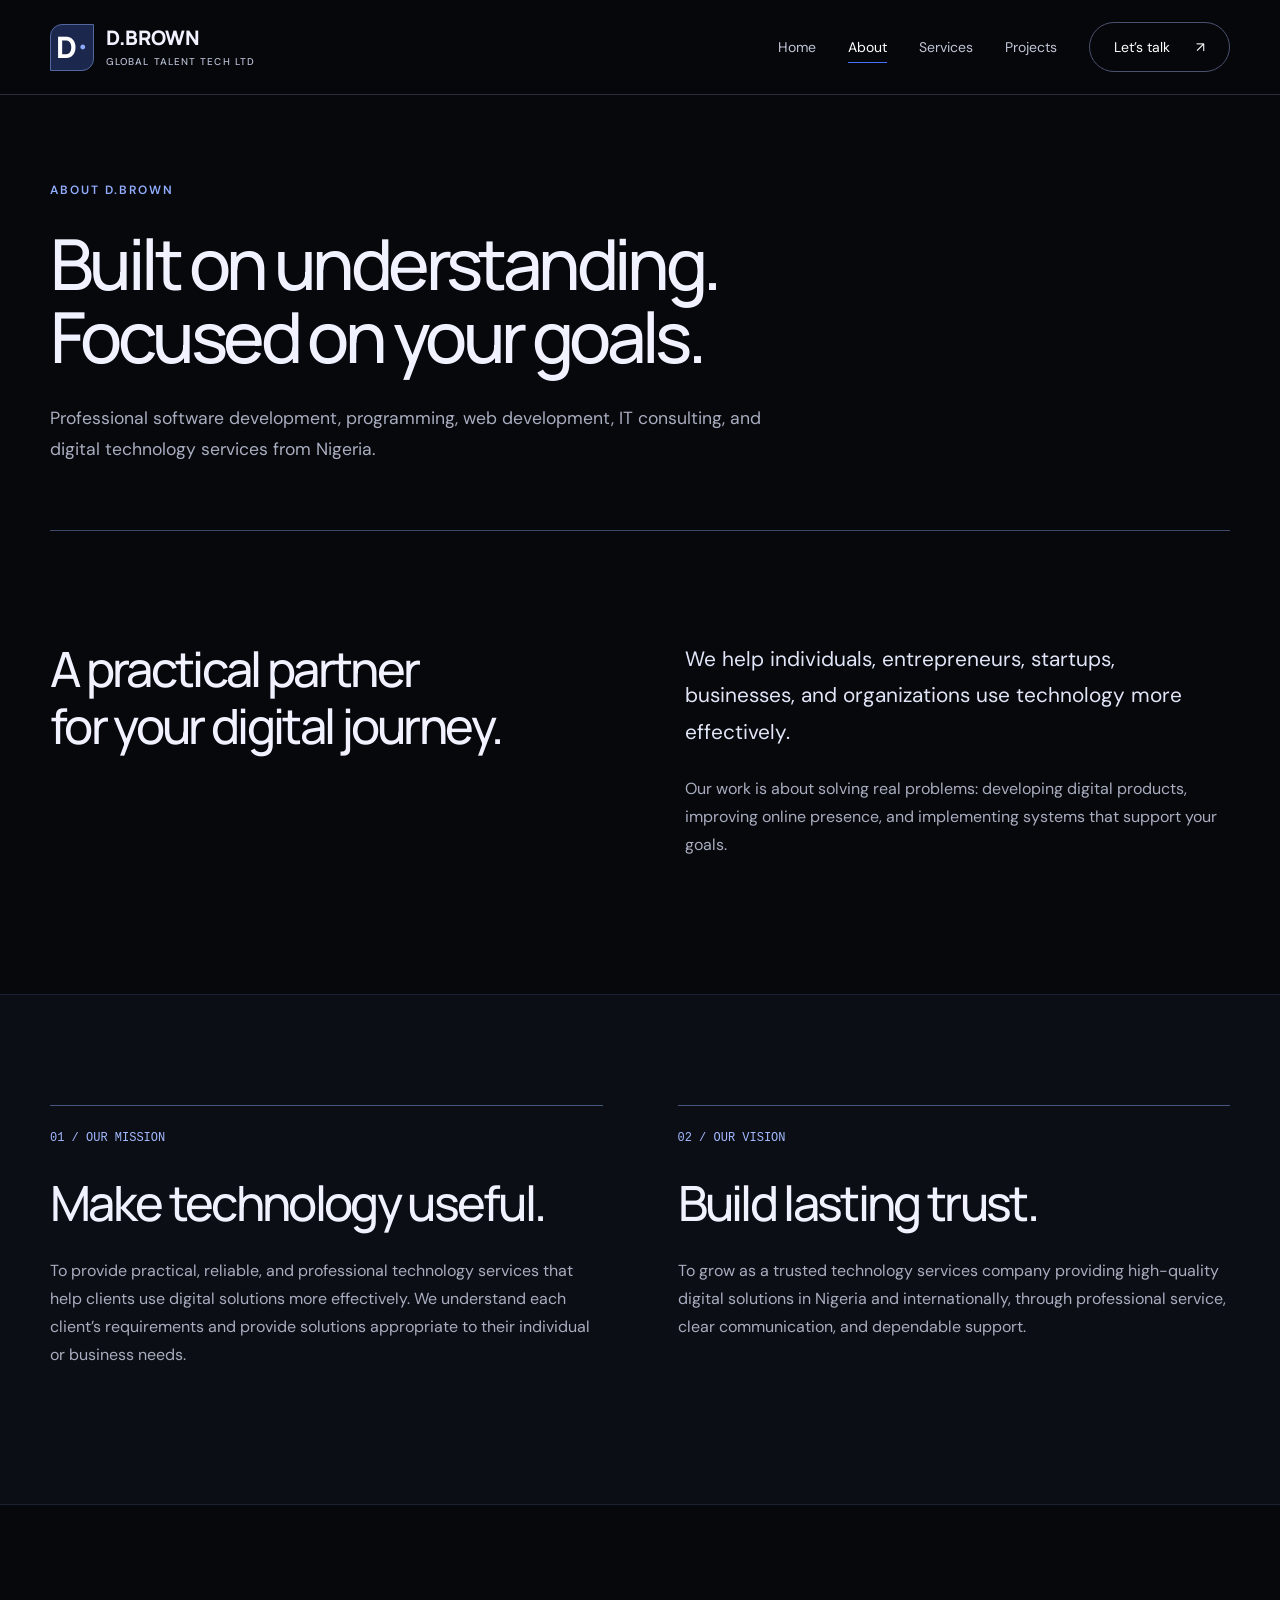
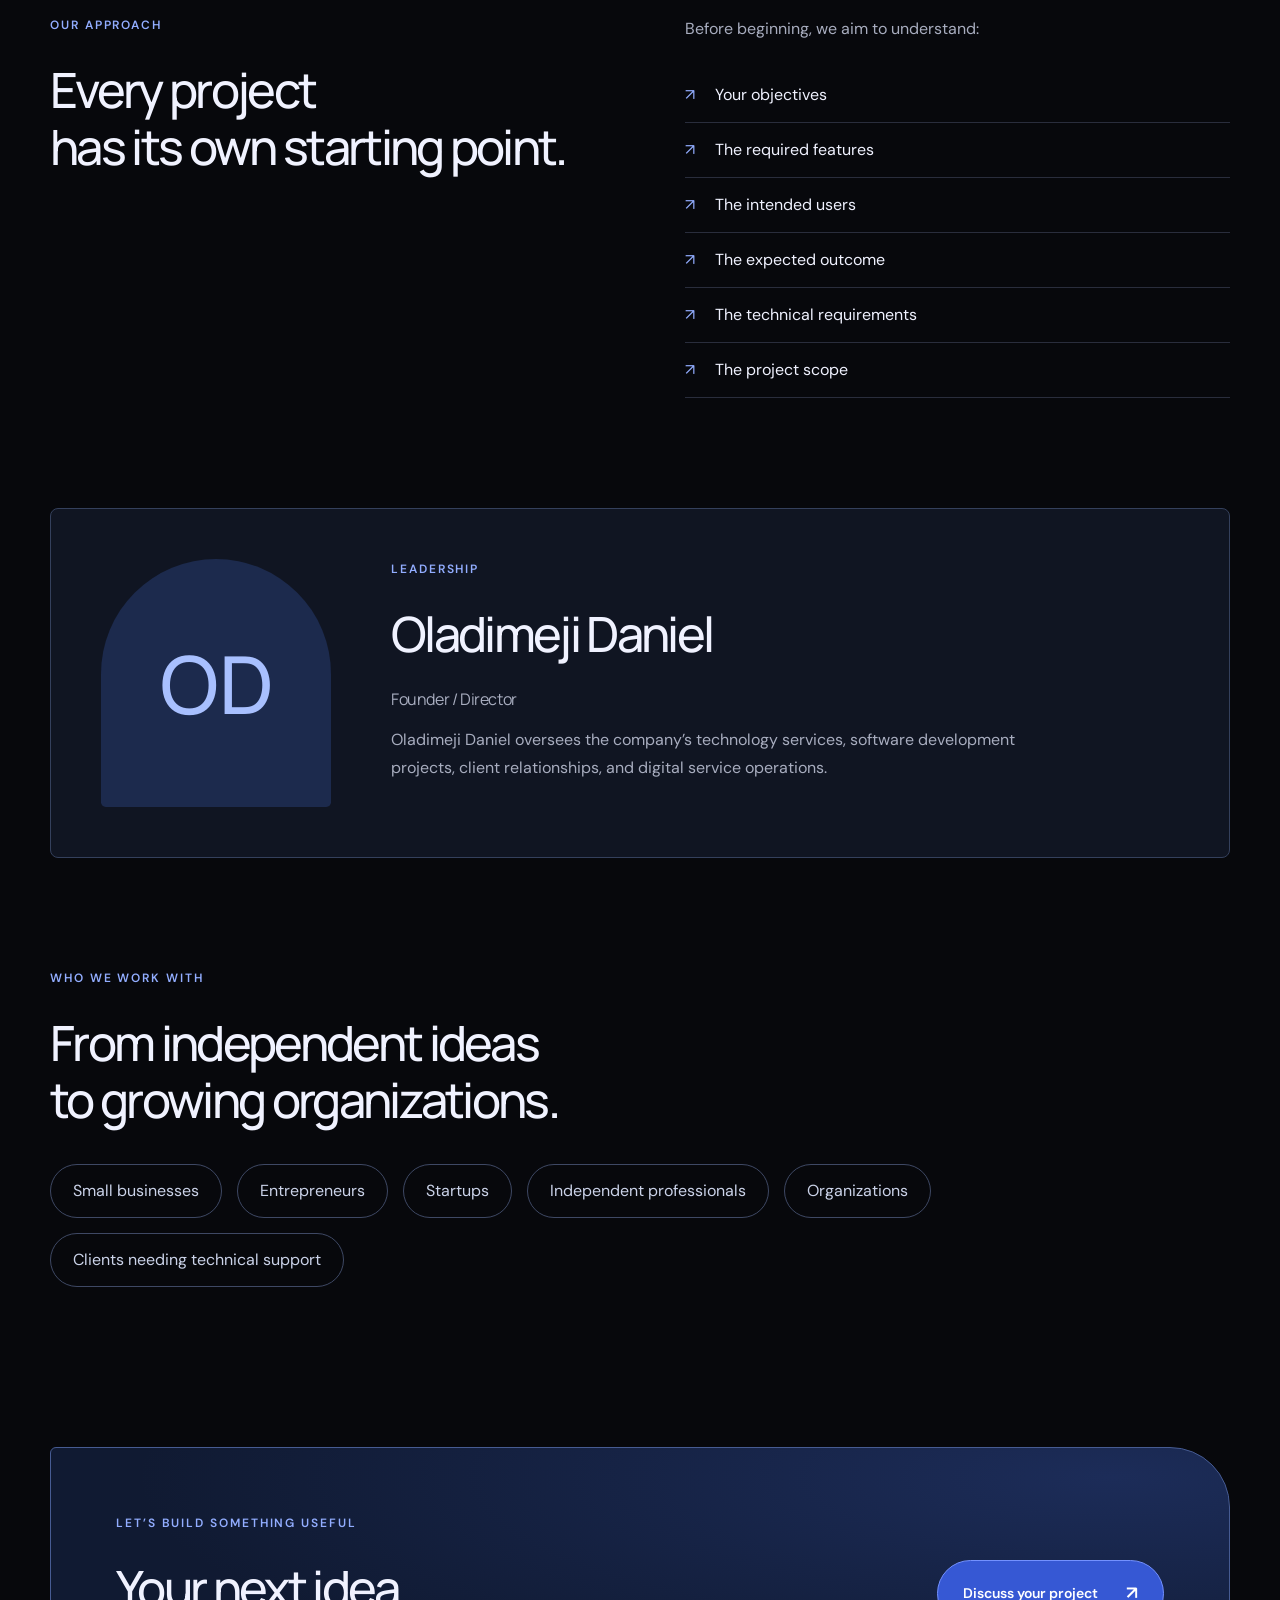
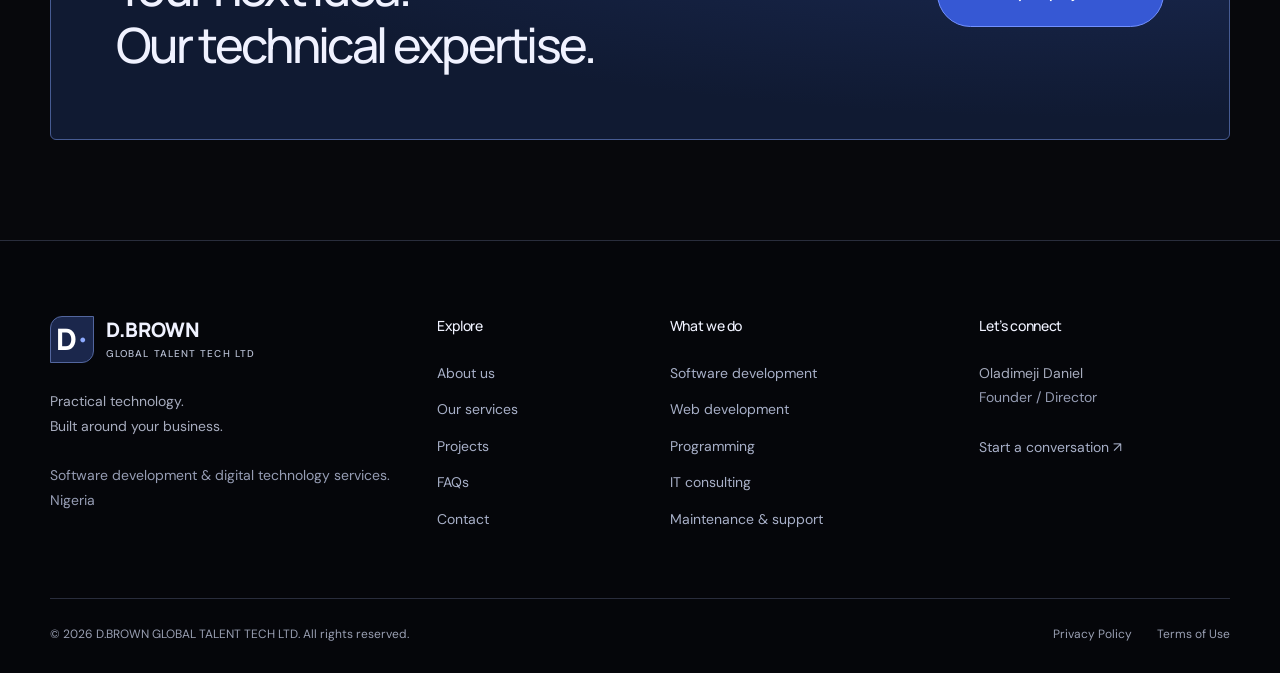
==== about.html @ a9516e07 "Add files via upload" ====
<!doctype html>
<html lang="en">
  <head>
    <meta charset="UTF-8">
    <meta name="viewport" content="width=device-width, initial-scale=1">
    <title>
      About Us | D.BROWN GLOBAL TALENT TECH LTD
    </title>
    <meta name="description" content="D.BROWN GLOBAL TALENT TECH LTD provides professional software development, programming, web development, IT consulting, technical support, and digital technology services in Nigeria and internationally.">
    <link rel="icon" type="image/svg+xml" href="data:image/svg+xml,%3Csvg xmlns='http://www.w3.org/2000/svg' viewBox='0 0 40 40'%3E%3Crect width='40' height='40' rx='10' fill='%231b274c'/%3E%3Ctext x='8' y='29' font-size='28' font-family='Arial' font-weight='bold' fill='%23a8c0ff'%3ED%3C/text%3E%3C/svg%3E">
    <link rel="stylesheet" href="style.css">
    <script src="app.js" defer>
    </script>
  </head>
  <body>
    <a class="skip" href="#main">
      Skip to content
    </a>
    <header>
      <div class="wrap header-inner">
        <a href="index.html" class="brand" aria-label="D.Brown home">
          <span class="brand-mark">
            D
            <span>
              •
            </span>
          </span>
          <span>
            D.BROWN
            <small>
              GLOBAL TALENT TECH LTD
            </small>
          </span>
        </a>
        <button class="menu-toggle" aria-expanded="false" aria-controls="nav">
          Menu
          <span>
            ☰
          </span>
        </button>
        <nav id="nav" aria-label="Main navigation">
          <a href="index.html" >
            Home
          </a>
          <a href="about.html" aria-current="page">
            About
          </a>
          <a href="services.html" >
            Services
          </a>
          <a href="projects.html" >
            Projects
          </a>
          <a class="nav-cta" href="contact.html">
            Let’s talk
            <span>
              ↗
            </span>
          </a>
        </nav>
      </div>
    </header>
    <main id="main">
      <section class="page-intro wrap">
        <span class="eyebrow">
          ABOUT D.BROWN
        </span>
        <h1>
          Built on understanding.
          <br>
          Focused on your goals.
        </h1>
        <p>
          Professional software development, programming, web development, IT consulting, and digital technology services from Nigeria.
        </p>
      </section>
      <section class="wrap section split">
        <h2>
          A practical partner
          <br>
          for your digital journey.
        </h2>
        <div>
          <p class="lead">
            We help individuals, entrepreneurs, startups, businesses, and organizations use technology more effectively.
          </p>
          <p>
            Our work is about solving real problems: developing digital products, improving online presence, and implementing systems that support your goals.
          </p>
        </div>
      </section>
      <section class="pale section">
        <div class="wrap values two">
          <article>
            <span>
              01 / OUR MISSION
            </span>
            <h2>
              Make technology useful.
            </h2>
            <p>
              To provide practical, reliable, and professional technology services that help clients use digital solutions more effectively. We understand each client’s requirements and provide solutions appropriate to their individual or business needs.
            </p>
          </article>
          <article>
            <span>
              02 / OUR VISION
            </span>
            <h2>
              Build lasting trust.
            </h2>
            <p>
              To grow as a trusted technology services company providing high-quality digital solutions in Nigeria and internationally, through professional service, clear communication, and dependable support.
            </p>
          </article>
        </div>
      </section>
      <section class="wrap section split">
        <div>
          <span class="eyebrow">
            OUR APPROACH
          </span>
          <h2>
            Every project
            <br>
            has its own starting point.
          </h2>
        </div>
        <div>
          <p>
            Before beginning, we aim to understand:
          </p>
          <ul class="checklist">
            <li>
              Your objectives
            </li>
            <li>
              The required features
            </li>
            <li>
              The intended users
            </li>
            <li>
              The expected outcome
            </li>
            <li>
              The technical requirements
            </li>
            <li>
              The project scope
            </li>
          </ul>
        </div>
      </section>
      <section class="wrap leadership">
        <div class="monogram">
          OD
        </div>
        <div>
          <span class="eyebrow">
            LEADERSHIP
          </span>
          <h2>
            Oladimeji Daniel
          </h2>
          <h3>
            Founder / Director
          </h3>
          <p>
            Oladimeji Daniel oversees the company’s technology services, software development projects, client relationships, and digital service operations.
          </p>
        </div>
      </section>
      <section class="wrap section">
        <span class="eyebrow">
          WHO WE WORK WITH
        </span>
        <h2>
          From independent ideas
          <br>
          to growing organizations.
        </h2>
        <div class="tags">
          <span>
            Small businesses
          </span>
          <span>
            Entrepreneurs
          </span>
          <span>
            Startups
          </span>
          <span>
            Independent professionals
          </span>
          <span>
            Organizations
          </span>
          <span>
            Clients needing technical support
          </span>
        </div>
      </section>
      <section class="cta wrap">
        <div>
          <span class="eyebrow">
            LET’S BUILD SOMETHING USEFUL
          </span>
          <h2>
            Your next idea.
            <br>
            Our technical expertise.
          </h2>
        </div>
        <a class="button dark" href="contact.html">
          Discuss your project
          <span>
            ↗
          </span>
        </a>
      </section>
    </main>
    <footer>
      <div class="wrap footer-grid">
        <div>
          <a class="brand" href="index.html">
            <span class="brand-mark">
              D
              <span>
                •
              </span>
            </span>
            <span>
              D.BROWN
              <small>
                GLOBAL TALENT TECH LTD
              </small>
            </span>
          </a>
          <p>
            Practical technology.
            <br>
            Built around your business.
          </p>
          <p class="muted">
            Software development
            &
            digital technology services.
            <br>
            Nigeria
          </p>
        </div>
        <div>
          <h3>
            Explore
          </h3>
          <a href="about.html">
            About us
          </a>
          <a href="services.html">
            Our services
          </a>
          <a href="projects.html">
            Projects
          </a>
          <a href="faq.html">
            FAQs
          </a>
          <a href="contact.html">
            Contact
          </a>
        </div>
        <div>
          <h3>
            What we do
          </h3>
          <a href="services.html#service-0">
            Software development
          </a>
          <a href="services.html#service-1">
            Web development
          </a>
          <a href="services.html#service-2">
            Programming
          </a>
          <a href="services.html#service-3">
            IT consulting
          </a>
          <a href="services.html#service-4">
            Maintenance
            &
            support
          </a>
        </div>
        <div>
          <h3>
            Let’s connect
          </h3>
          <p>
            Oladimeji Daniel
            <br>
            <span class="muted">
              Founder / Director
            </span>
          </p>
          <a href="contact.html">
            Start a conversation ↗
          </a>
        </div>
      </div>
      <div class="wrap footer-bottom">
        <span>
          © 2026 D.BROWN GLOBAL TALENT TECH LTD. All rights reserved.
        </span>
        <div>
          <a href="privacy.html">
            Privacy Policy
          </a>
          <a href="terms.html">
            Terms of Use
          </a>
        </div>
      </div>
    </footer>
  </body>
</html>
---- style.css ----
/* D.BROWN — Midnight / Electric. Standalone, editable stylesheet. */
@import url('https://fonts.googleapis.com/css2?family=DM+Sans:wght@400;500;600;700&family=Manrope:wght@400;500;600;700;800&display=swap');
:root {
  color-scheme: dark;
  --bg: #07080c;
  --surface: #101219;
  --ink: #f0f2ff;
  --muted: #a8adbf;
  --line: #292d3c;
  --blue: #4870ff;
  --accent: #92adff;
  --pale: #0c0e15;
}
* { box-sizing: border-box; }
html { scroll-behavior: smooth; scroll-padding-top: 110px; }
body { margin: 0; background: var(--bg); color: var(--ink); font: 16px/1.75 'DM Sans', Arial, sans-serif; }
::selection { background: #4865c9; color: #fff; }
h1, h2, h3, .brand { font-family: Manrope, Arial, sans-serif; }
h1, h2, h3, p { margin-top: 0; }
h1 { font-size: clamp(3.2rem, 6.5vw, 6.3rem); line-height: 1.04; letter-spacing: -.065em; font-weight: 500; margin-bottom: 30px; }
h2 { font-size: clamp(2rem, 3.8vw, 3.65rem); line-height: 1.17; letter-spacing: -.055em; font-weight: 500; margin-bottom: 25px; }
h3 { font-size: 1.3rem; line-height: 1.4; letter-spacing: -.025em; }
p { color: var(--muted); margin-bottom: 25px; }
a { color: inherit; text-decoration: none; }
button, input, select, textarea { font: inherit; }
button, a, summary { -webkit-tap-highlight-color: transparent; touch-action: manipulation; }
a:focus-visible, button:focus-visible, summary:focus-visible { outline: 2px solid var(--accent); outline-offset: 6px; }
.wrap { width: min(1320px, calc(100% - 100px)); margin-inline: auto; }
.section { padding-block: 110px; }
.eyebrow { display: block; color: var(--accent); font-size: .75rem; letter-spacing: .16em; font-weight: 600; margin-bottom: 26px; }
em { font-style: normal; color: var(--accent); }
header { position: sticky; top: 0; z-index: 50; background: #07080ce8; backdrop-filter: blur(20px); border-bottom: 1px solid var(--line); }
.header-inner { height: 94px; display: flex; justify-content: space-between; align-items: center; gap: 25px; }
.brand { display: inline-flex; align-items: center; gap: 12px; font-size: 1.25rem; font-weight: 800; line-height: 1.1; }
.brand small { display: block; font-family: 'DM Sans', Arial, sans-serif; font-size: .62rem; letter-spacing: .11em; margin-top: 8px; font-weight: 500; color: #b7bed2; }
.brand-mark { display: flex; justify-content: center; align-items: center; width: 44px; height: 47px; border: 1px solid #53669e; border-radius: 12px 0 12px 0; font-size: 1.85rem; color: #fff; background: #1b274c; }
.brand-mark span { color: #8eabff; font-size: 1rem; }
nav { display: flex; align-items: center; gap: 32px; }
nav a { font-size: .875rem; color: #c0c5d6; transition: color .2s; }
nav a:hover, nav a[aria-current] { color: white; }
nav a[aria-current] { text-decoration: underline; text-decoration-color: var(--blue); text-underline-offset: 10px; }
.nav-cta { border: 1px solid #4a5270; border-radius: 100px; padding: 12px 24px; color: white; }
.nav-cta:hover { background: #1b2341; }
.nav-cta span { margin-left: 22px; }
.menu-toggle { display: none; }
.hero { position: relative; padding: 94px 0 55px; overflow: hidden; background: radial-gradient(ellipse at 85% 35%, #192d623f, transparent 53%), var(--bg); }
.hero-grid { display: grid; grid-template-columns: 1.17fr 1fr; gap: 70px; align-items: center; }
.hero h1 em { display: block; background: linear-gradient(105deg, #adc6ff, #6588ff 65%, #b498ff); background-clip: text; color: transparent; padding-bottom: .1em; }
.hero-copy > p { max-width: 510px; font-size: 1.05rem; }
.actions { display: flex; flex-wrap: wrap; gap: 13px; margin-top: 32px; }
.button { display: inline-flex; justify-content: space-between; align-items: center; gap: 28px; border: 1px solid transparent; border-radius: 100px; padding: 16px 25px; font-size: .875rem; font-weight: 600; cursor: pointer; transition: transform .25s, background .25s, box-shadow .25s; }
.button:hover { transform: translateY(-3px); }
.button span { font-size: 1.15rem; }
.lime, .dark { color: #fff; background: #3658d4; border-color: #7391ff; }
.lime:hover, .dark:hover { background: #4367e8; box-shadow: 0 8px 35px #3359ee35; }
.outline { border-color: #444d69; color: #e9eeff; background: #101522; }
.outline:hover { background: #1c253c; }
.hero-foot { display: flex; justify-content: space-between; gap: 20px; margin-top: 45px; padding-top: 22px; border-top: 1px solid var(--line); font-size: .75rem; letter-spacing: .08em; color: #999fb4; }
/* A circular process diagram, animated with lightweight CSS geometry. */
.tech-panel { position: relative; min-width: 0; padding: 22px; border: 1px solid #333e60; border-radius: 180px 180px 20px 20px; background: linear-gradient(145deg, #17224088, #0b0e19); }
.panel-top, .panel-bottom { display: flex; justify-content: space-between; gap: 14px; color: #9baad1; font: 12px/1.6 monospace; }
.panel-top { justify-content: center; text-align: center; padding: 35px 12px 0; }
.panel-top > span:last-child { display: none; }
.orbit-stage { height: 245px; position: relative; display: grid; place-items: center; margin: 4px 0; }
.orbit-core { width: 118px; height: 118px; border-radius: 50%; background: radial-gradient(circle at 30% 25%, #778dd5, #2b3c76 45%, #111931 80%); box-shadow: inset 0 0 22px #879bf838, 0 0 80px #4568ec26; display: grid; place-items: center; border: 1px solid #778cd0; }
.orbit-core strong { font: 500 2.9rem Manrope, sans-serif; letter-spacing: -.09em; }
.orbit-ring { position: absolute; width: 230px; height: 230px; border: 1px solid #586fa768; border-radius: 50%; animation: orbit 24s linear infinite; }
.orbit-ring::after { content: ''; position: absolute; width: 9px; height: 9px; background: #b4c8ff; border-radius: 50%; top: 21px; left: 38px; box-shadow: 0 0 20px #8ba9ff; }
.orbit-ring.second { width: 188px; height: 188px; animation-direction: reverse; animation-duration: 17s; border-style: dashed; opacity: .65; }
@keyframes orbit { to { transform: rotate(360deg); } }
.panel-title { font-family: Manrope, sans-serif; text-align: center; font-size: 1.75rem; line-height: 1.25; letter-spacing: -.04em; padding-bottom: 22px; }
.panel-title > span { color: var(--accent); }
.flow-row { display: flex; gap: 18px; align-items: center; padding: 16px 7px; border-top: 1px solid #333c55; }
.flow-row > span { font: 12px monospace; color: #99ade5; }
.flow-row strong { font-size: 1rem; font-weight: 500; }
.flow-row small { display: block; font-size: .8125rem; color: #a6afc9; }
.flow-row b { margin-left: auto; color: var(--accent); font-weight: 400; }
.panel-bottom { border-top: 1px solid #333c55; padding: 18px 7px 0; }
.capability-strip { background: #101420; border-block: 1px solid #303950; padding: 24px 0; }
.capability-strip .wrap { display: flex; justify-content: space-between; align-items: center; gap: 22px; font-size: .75rem; letter-spacing: .1em; color: #c0c9e3; }
.capability-strip b { color: #829fff; font-size: 20px; font-weight: 400; }
.split { display: grid; grid-template-columns: 1fr 1fr; gap: 90px; }
.lead { font-size: 1.3rem; color: #e0e5f7; }
.text-link { display: inline-flex; justify-content: space-between; align-items: center; gap: 24px; font-size: .875rem; border-bottom: 1px solid #4e5b82; padding-bottom: 7px; }
.text-link:hover { color: var(--accent); }
.pale { background: var(--pale); border-block: 1px solid #1c2131; }
.section-head { display: flex; justify-content: space-between; align-items: end; gap: 50px; margin-bottom: 50px; }
.section-head h2 { margin: 0; }
.section-head > p { max-width: 330px; }
.cards { display: grid; grid-template-columns: repeat(3, 1fr); gap: 18px; }
.service-card { position: relative; padding: 30px; border: 1px solid #30374c; border-radius: 6px 32px 6px 6px; background: #11151f; transition: border-color .25s, transform .25s, background .25s; }
.service-card:hover { transform: translateY(-6px); border-color: #7b97f4; background: #17213a; }
.number { font: 12px monospace; color: #9caacb; }
.card-icon { display: block; color: var(--accent); font-size: 2rem; height: 58px; margin: 20px 0; }
.service-card p { font-size: .9375rem; min-height: 105px; }
.service-card .text-link { display: flex; border-bottom: 0; border-top: 1px solid #323d59; padding-top: 18px; }
.values { display: grid; grid-template-columns: repeat(3, 1fr); gap: 40px; }
.values article { border-top: 1px solid #48577e; padding-top: 25px; }
.values article > span { display: block; font: 12px monospace; color: #a3b9ff; margin-bottom: 30px; }
.values.two { grid-template-columns: 1fr 1fr; gap: 75px; }
.cta { position: relative; background: radial-gradient(ellipse at 90% 10%, #304a9860, transparent 65%), #101a32; border: 1px solid #465b92; border-radius: 6px 60px 6px 6px; margin-block: 50px 100px; padding: 65px; display: flex; justify-content: space-between; align-items: center; gap: 40px; }
.cta h2 { margin: 0; }
.cta .button { flex-shrink: 0; }
details { border-bottom: 1px solid #343d55; }
summary { list-style: none; display: flex; justify-content: space-between; align-items: center; gap: 20px; padding: 22px 0; cursor: pointer; line-height: 1.55; }
summary::-webkit-details-marker { display: none; }
summary span { color: var(--accent); font-size: 23px; transition: transform .2s; }
details[open] summary span { transform: rotate(45deg); }
details p { font-size: .9375rem; }
footer { background: #05060a; border-top: 1px solid var(--line); padding: 75px 0 28px; }
.footer-grid { display: grid; grid-template-columns: 1.8fr 1fr 1.4fr 1.3fr; gap: 40px; }
footer .brand { margin-bottom: 26px; }
footer p, footer h3 { font-size: .875rem; }
footer h3 { margin-bottom: 25px; font-weight: 500; }
footer .muted { color: #969db4; }
.footer-grid > div > a:not(.brand) { display: block; color: #a8b0c8; font-size: .875rem; margin-bottom: 12px; overflow-wrap: anywhere; }
footer a:hover { color: #b5c7ff !important; }
.footer-bottom { border-top: 1px solid var(--line); padding-top: 25px; margin-top: 55px; display: flex; justify-content: space-between; gap: 25px; color: #999fb2; font-size: .75rem; }
.footer-bottom > div { display: flex; gap: 25px; }
.page-intro { padding-block: 85px 65px; border-bottom: 1px solid #3e4a6b; }
.page-intro h1 { font-size: clamp(2.8rem, 5.5vw, 5.1rem); }
.page-intro p { max-width: 720px; font-size: 1.1rem; margin: 0; }
.checklist { list-style: none; padding: 0; margin: 0; }
.checklist li { padding: 13px 0; border-bottom: 1px solid var(--line); }
.checklist li::before { content: '↗'; color: var(--accent); margin-right: 16px; }
.leadership { display: grid; grid-template-columns: 230px 1fr; gap: 60px; padding: 50px; background: #101522; border: 1px solid #34405c; border-radius: 8px; }
.monogram { min-height: 230px; display: grid; place-items: center; background: #1c2a4d; color: #a8c0ff; font: 500 5rem Manrope, sans-serif; border-radius: 120px 120px 5px 5px; }
.leadership h3 { font-size: 1rem; font-weight: 400; color: var(--muted); }
.leadership p { max-width: 660px; }
.tags { display: flex; flex-wrap: wrap; gap: 15px; margin-top: 35px; }
.tags span { padding: 12px 22px; border: 1px solid #3e4864; border-radius: 50px; color: #cbd3e9; }
.service-detail { display: grid; grid-template-columns: 1fr 1fr; gap: 95px; padding-block: 75px; border-bottom: 1px solid var(--line); }
.measure, .service-detail p { max-width: 660px; }
.notice { margin: 30px 0; padding: 18px 22px; border: 1px solid #3d4e75; border-left: 3px solid #829fff; background: #131c31; color: #c6d1ec; font-size: .875rem; border-radius: 4px; }
.project-grid { display: grid; grid-template-columns: 1fr 1fr; gap: 30px; padding-block: 15px 45px; }
.project-card { overflow: hidden; border: 1px solid #34405e; border-radius: 6px 30px 6px 6px; background: #10131d; }
.project-cover { position: relative; padding: 35px; height: 290px; background: radial-gradient(ellipse at 100% 0, #334b80, transparent 75%), #182440; display: flex; flex-direction: column; justify-content: space-between; }
.project-card:nth-child(2) .project-cover { background: radial-gradient(ellipse at 100% 0, #4b376d, transparent 75%), #221b35; }
.project-card:nth-child(3) .project-cover { background: radial-gradient(ellipse at 100% 0, #294968, transparent 75%), #122335; }
.project-card:nth-child(4) .project-cover { background: radial-gradient(ellipse at 100% 0, #37467a, transparent 75%), #1a2035; }
.project-cover strong { font: 500 clamp(2rem, 3.5vw, 3.1rem)/1.2 Manrope, sans-serif; letter-spacing: -.05em; max-width: 380px; }
.project-cover span, .project-cover small { font-size: .75rem; letter-spacing: .12em; color: #b7c6e7; }
.project-info { padding: 30px; }
.project-info h2 { font-size: 1.75rem; }
.project-info .eyebrow { margin-bottom: 18px; }
.project-info li { color: var(--muted); padding-block: 5px; }
.faq-list { max-width: 850px; padding-block: 40px 60px; }
.contact-grid { display: grid; grid-template-columns: .85fr 1.15fr; gap: 70px; }
dt { color: #a4afd0; text-transform: uppercase; letter-spacing: .12em; font-size: .75rem; margin-top: 24px; }
dd { margin: 5px 0 0; overflow-wrap: anywhere; }
form { padding: 36px; border: 1px solid #3a4664; background: #101521; border-radius: 6px 28px 6px 6px; }
form h2 { font-size: 1.75rem; }
.form-note { font-size: .875rem; }
.form-note a { text-decoration: underline; color: #c5d4ff; }
.form-grid { display: grid; grid-template-columns: 1fr 1fr; gap: 22px; margin-block: 28px; }
label { font-size: .875rem; }
label > span { color: var(--accent); }
input, select, textarea { display: block; width: 100%; min-width: 0; padding: 12px 14px; margin-top: 8px; background: #090d17; color: #eef2ff; border: 1px solid #697695; border-radius: 6px; font-size: 1rem; }
input::placeholder, textarea::placeholder { color: #9faac2; opacity: 1; }
input:focus, select:focus, textarea:focus { outline: 2px solid var(--accent); outline-offset: 2px; }
textarea { resize: vertical; }
.full { grid-column: 1/-1; }
#form-status { color: #b6c9ff; font-size: .875rem; margin: 18px 0 0; }
.legal { max-width: 850px; padding-block: 35px 90px; }
.legal h2 { font-size: 1.65rem; margin-top: 40px; }
.skip { position: fixed; top: -100px; left: 15px; z-index: 110; background: #3658d4; color: #fff; padding: 12px 20px; border-radius: 6px; }
.skip:focus { top: 10px; }
/* The decorative ring does not intercept clicks or replace the native pointer. */
.cursor-ring { position: fixed; top: 0; left: 0; width: 42px; height: 42px; margin: -21px; border: 1px solid #abc0ff; border-radius: 50%; z-index: 100; pointer-events: none; opacity: 0; will-change: transform; transition: opacity .2s, width .2s, height .2s, margin .2s, background .2s; }
.cursor-ring.visible { opacity: .8; }
.cursor-ring.hovering { width: 65px; height: 65px; margin: -32.5px; background: #7e9eff17; border-color: #dbe6ff; }
.scroll-progress { position: fixed; top: 0; left: 0; height: 2px; width: 100%; background: #91adff; transform: scaleX(0); transform-origin: left; z-index: 101; pointer-events: none; }
.reveal-enter { animation: reveal .65s ease-out both; }
@keyframes reveal { from { opacity: 0; transform: translateY(24px); } to { opacity: 1; transform: translateY(0); } }
@media (max-width: 1080px) {
  .wrap { width: calc(100% - 60px); }
  .hero-grid { gap: 40px; }
  .hero h1 { font-size: 4.7rem; }
  .split, .service-detail { gap: 45px; }
  nav { gap: 22px; }
  .footer-grid { gap: 25px; }
  .contact-grid { gap: 35px; }
  .service-card { padding: 24px; }
}
@media (max-width: 760px) {
  .wrap { width: calc(100% - 40px); }
  .header-inner { height: 80px; }
  .brand { font-size: 1.1rem; gap: 9px; }
  .brand small { font-size: .58rem; }
  .brand-mark { width: 38px; height: 42px; }
  .menu-toggle { display: flex; align-items: center; gap: 10px; border: 1px solid #536080; background: #131a2b; color: #fff; border-radius: 50px; padding: 10px 14px; font-size: .875rem; }
  nav { display: none; position: absolute; top: 80px; left: 0; right: 0; padding: 20px; background: #0d111cf7; border-bottom: 1px solid #3a4765; box-shadow: 0 20px 35px #0006; }
  nav.open { display: flex; flex-direction: column; align-items: stretch; gap: 3px; }
  nav a { padding: 13px 15px; }
  nav .nav-cta { margin-top: 10px; }
  .hero { padding-top: 55px; }
  .hero-grid { grid-template-columns: 1fr; gap: 45px; }
  .hero h1 { font-size: clamp(3.15rem, 10.5vw, 4.7rem); }
  .hero-copy > p { font-size: 1rem; }
  .hero-foot { flex-wrap: wrap; gap: 10px; }
  .tech-panel { max-width: 500px; width: 100%; margin-inline: auto; border-radius: 130px 130px 16px 16px; }
  .orbit-stage { height: 225px; }
  .orbit-ring { width: 210px; height: 210px; }
  .orbit-ring.second { width: 174px; height: 174px; }
  .capability-strip .wrap { display: grid; grid-template-columns: 1fr 1fr; gap: 14px; font-size: .68rem; }
  .capability-strip b { display: none; }
  .section { padding-block: 65px; }
  .split, .service-detail, .contact-grid { grid-template-columns: 1fr; gap: 28px; }
  .section-head { display: block; margin-bottom: 35px; }
  .section-head > p, .section-head > .text-link { margin-top: 25px; }
  .cards { grid-template-columns: 1fr 1fr; gap: 14px; }
  .service-card p { min-height: 0; }
  .values, .values.two { grid-template-columns: 1fr; gap: 30px; }
  .values article > span { margin-bottom: 20px; }
  .cta { display: block; padding: 35px 27px; margin-block: 30px 60px; border-top-right-radius: 40px; }
  .cta .button { margin-top: 30px; }
  .footer-grid { grid-template-columns: 1fr 1fr; gap: 30px; }
  .footer-grid > div:first-child { grid-column: 1/-1; }
  .footer-bottom { flex-direction: column; }
  .page-intro { padding-block: 55px 40px; }
  .page-intro p { font-size: 1rem; }
  .leadership { grid-template-columns: 1fr; gap: 30px; padding: 30px; }
  .monogram { width: 200px; min-height: 200px; }
  .service-detail { padding-block: 45px; }
  .project-grid { grid-template-columns: 1fr; }
  .project-cover { height: 250px; }
  .form-grid { grid-template-columns: 1fr; }
  form { padding: 26px; }
  .legal { padding-block: 20px 60px; }
}
@media (max-width: 420px) {
  .cards { grid-template-columns: 1fr; }
  .actions .button { padding: 14px 18px; gap: 18px; }
  .footer-grid { grid-template-columns: 1fr; }
  .footer-grid > div:first-child { grid-column: auto; }
  .hero h1 { font-size: 3.15rem; }
}
@media (pointer: coarse), (hover: none) {
  .cursor-ring { display: none; }
}
@media (prefers-reduced-motion: reduce) {
  html { scroll-behavior: auto; }
  *, *::before, *::after { animation: none !important; transition: none !important; }
  .cursor-ring { display: none; }
}
/* Compact phones and enlarged text. */
form .button {
  max-width: 100%;
  gap: 14px;
  white-space: normal;
  text-align: left;
}
@media (max-width: 420px) {
  .header-inner { gap: 10px; }
  .brand small { font-size: .52rem; letter-spacing: .07em; }
  .brand { font-size: 1rem; }
  .menu-toggle { padding: 9px 11px; gap: 7px; font-size: .8rem; }
  form .button { width: 100%; padding: 14px 17px; }
}
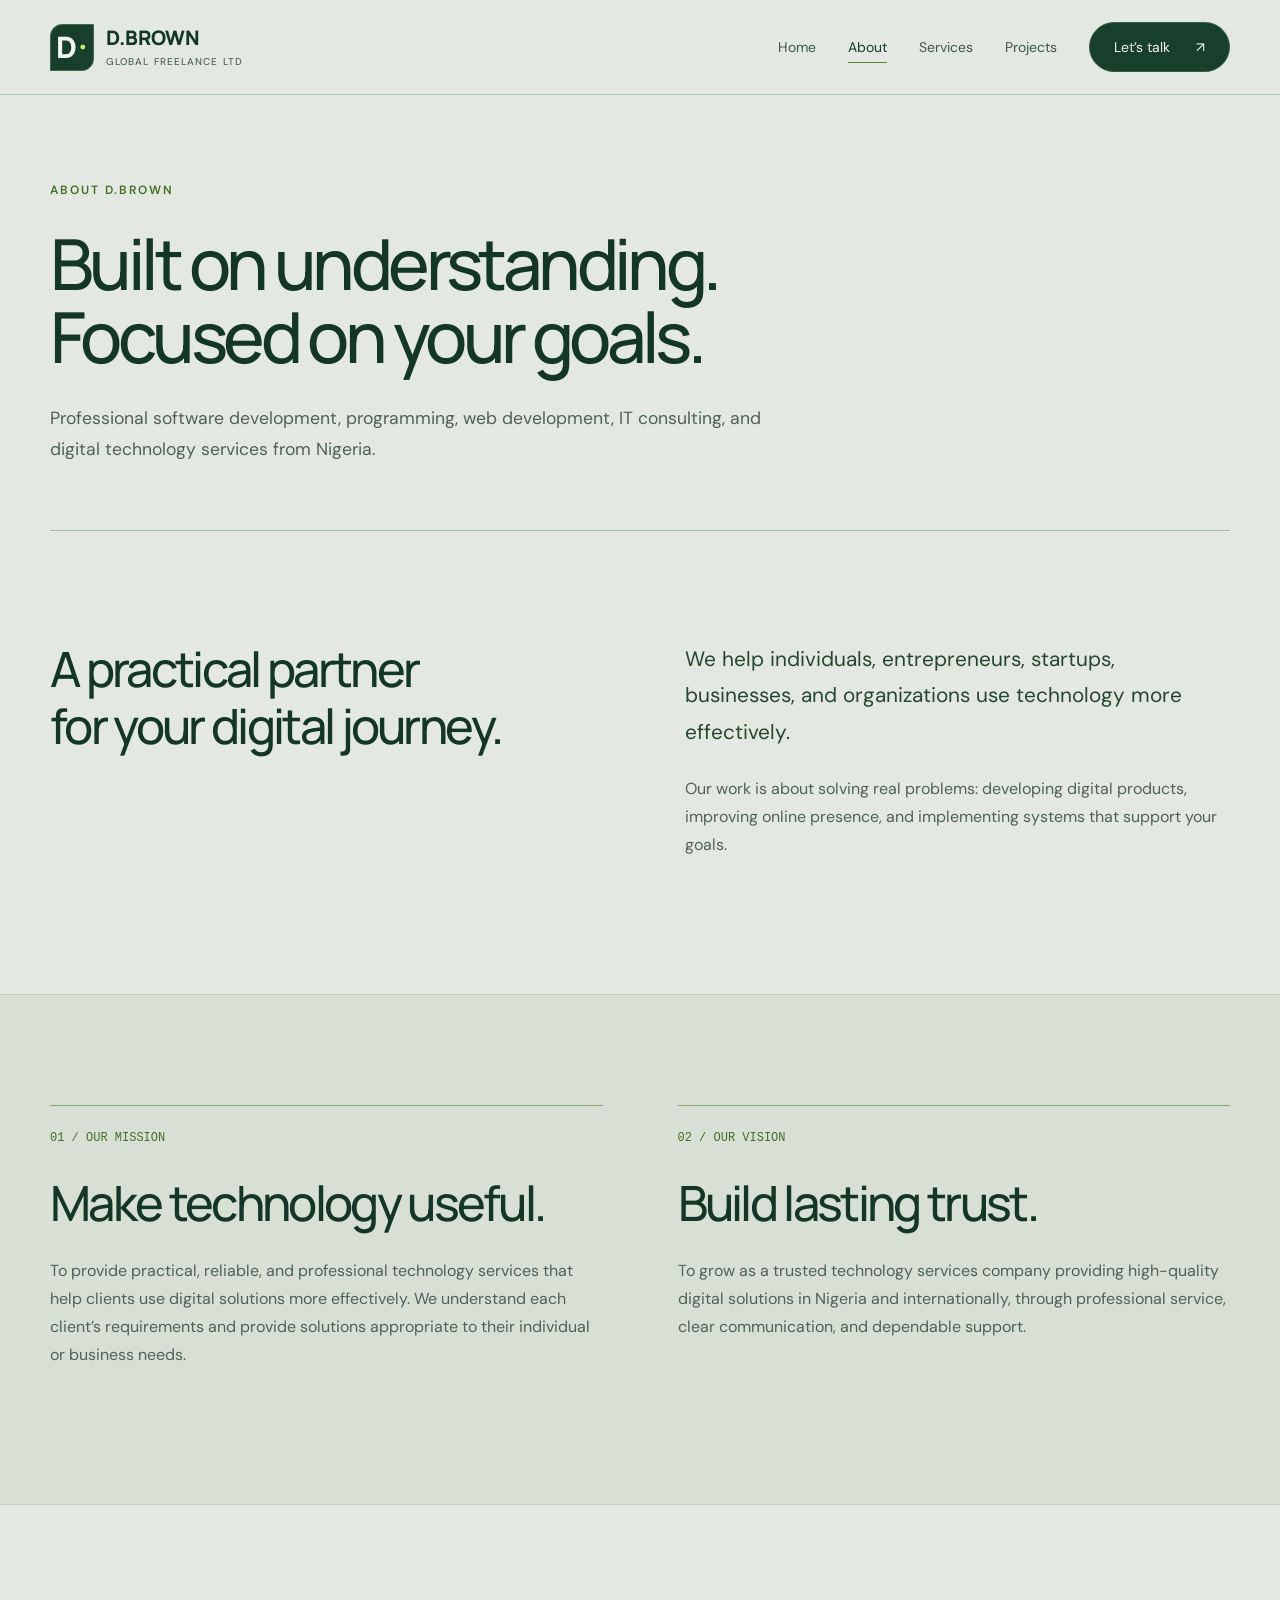
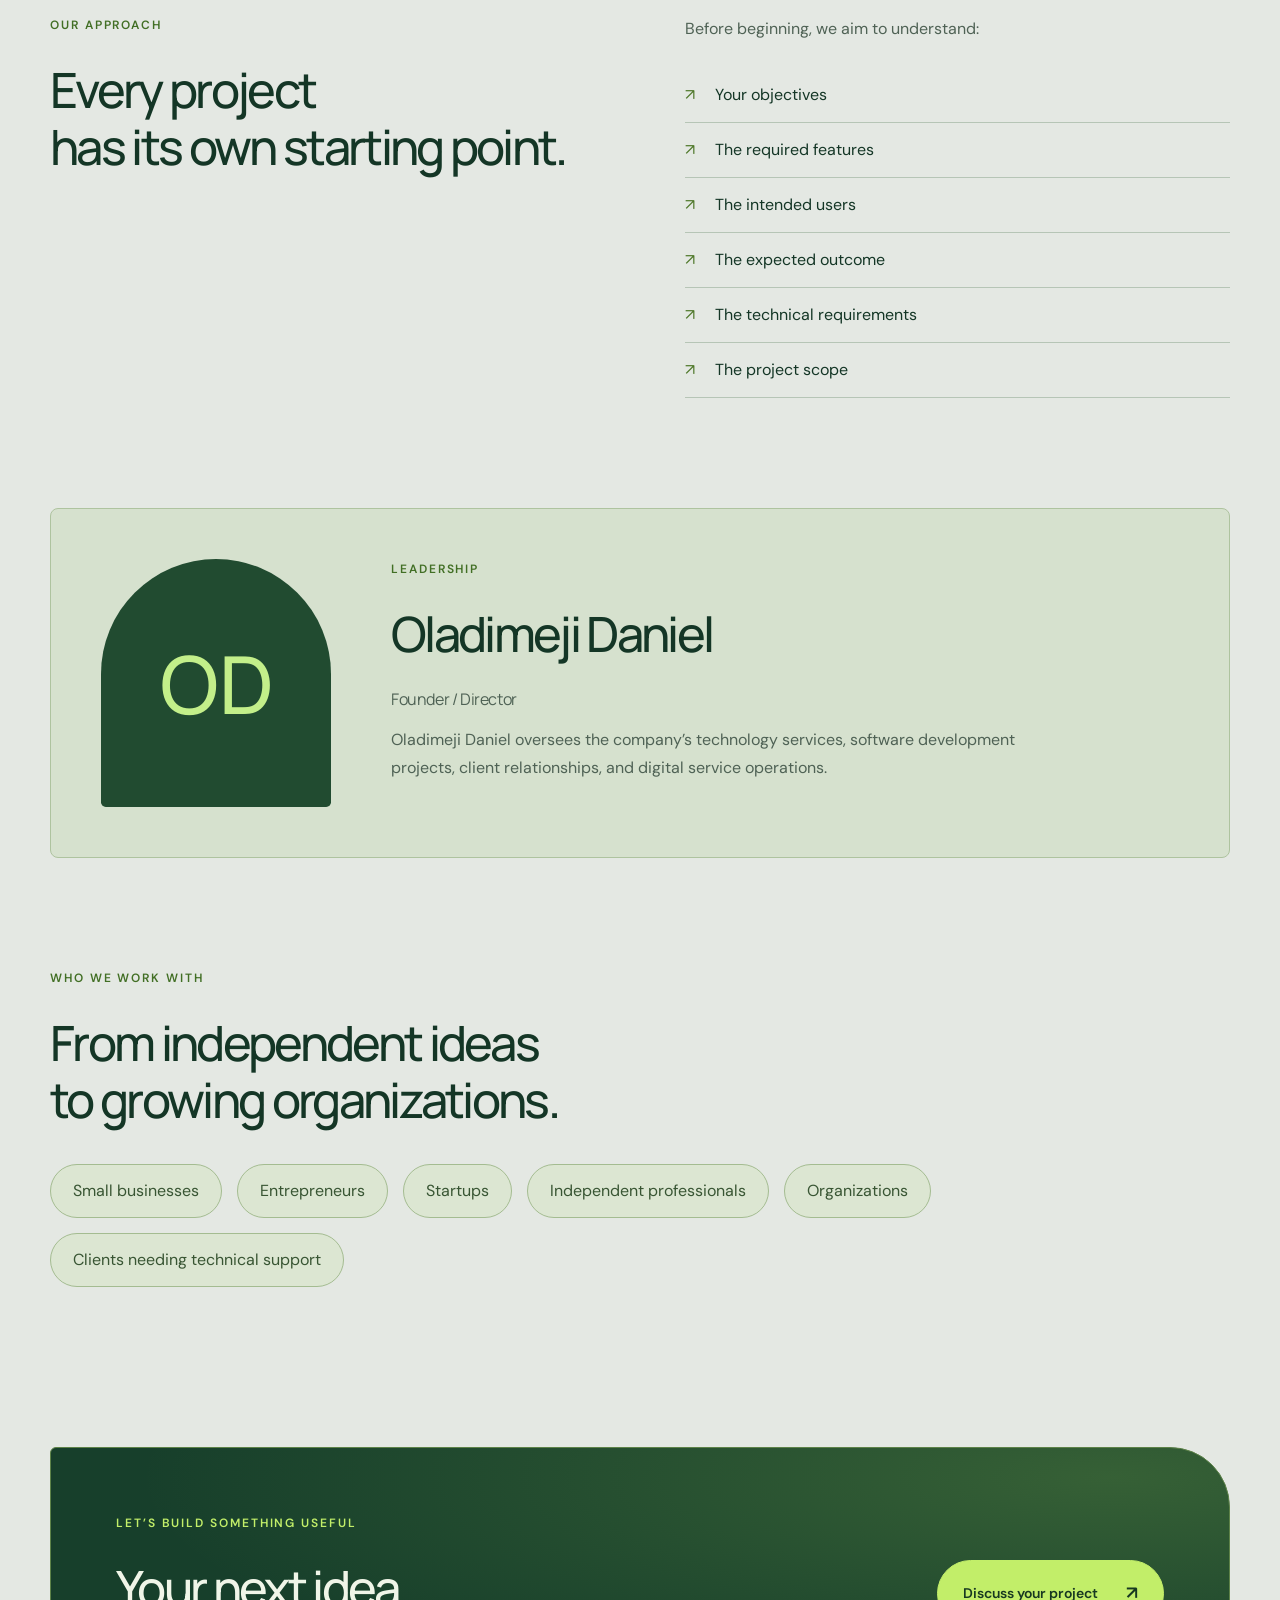
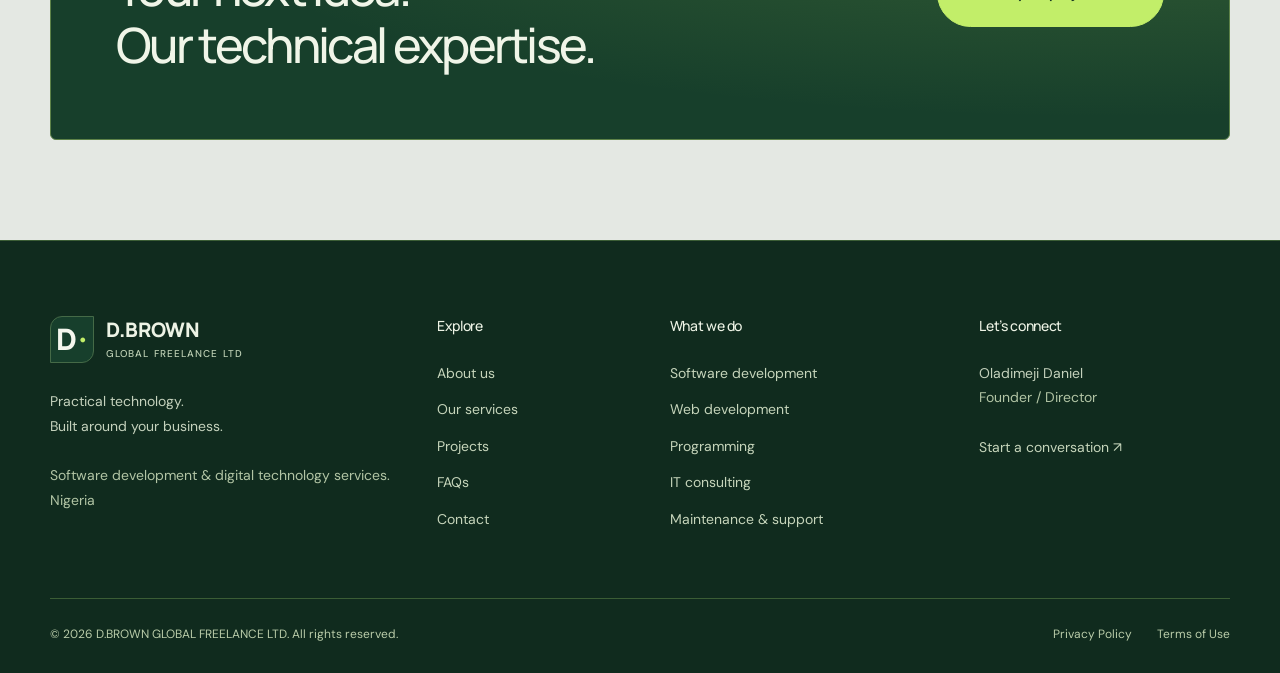
==== commit ac4d6611: "Update company name from 'GLOBAL TALENT TECH' to 'GLOBAL FREELANCE'" ====
--- a/about.html
+++ b/about.html
@@ -4,9 +4,9 @@
     <meta charset="UTF-8">
     <meta name="viewport" content="width=device-width, initial-scale=1">
     <title>
-      About Us | D.BROWN GLOBAL TALENT TECH LTD
+      About Us | D.BROWN GLOBAL FREELANCE LTD
     </title>
-    <meta name="description" content="D.BROWN GLOBAL TALENT TECH LTD provides professional software development, programming, web development, IT consulting, technical support, and digital technology services in Nigeria and internationally.">
+    <meta name="description" content="D.BROWN GLOBAL FREELANCE LTD provides professional software development, programming, web development, IT consulting, technical support, and digital technology services in Nigeria and internationally.">
     <link rel="icon" type="image/svg+xml" href="data:image/svg+xml,%3Csvg xmlns='http://www.w3.org/2000/svg' viewBox='0 0 40 40'%3E%3Crect width='40' height='40' rx='10' fill='%231b274c'/%3E%3Ctext x='8' y='29' font-size='28' font-family='Arial' font-weight='bold' fill='%23a8c0ff'%3ED%3C/text%3E%3C/svg%3E">
     <link rel="stylesheet" href="style.css">
     <script src="app.js" defer>
@@ -28,7 +28,7 @@
           <span>
             D.BROWN
             <small>
-              GLOBAL TALENT TECH LTD
+              GLOBAL FREELANCE LTD
             </small>
           </span>
         </a>
@@ -233,7 +233,7 @@
             <span>
               D.BROWN
               <small>
-                GLOBAL TALENT TECH LTD
+                GLOBAL FREELANCE LTD
               </small>
             </span>
           </a>
@@ -310,7 +310,7 @@
       </div>
       <div class="wrap footer-bottom">
         <span>
-          © 2026 D.BROWN GLOBAL TALENT TECH LTD. All rights reserved.
+          © 2026 D.BROWN GLOBAL FREELANCE LTD. All rights reserved.
         </span>
         <div>
           <a href="privacy.html">
--- a/style.css
+++ b/style.css
@@ -1,259 +1,1520 @@
-/* D.BROWN — Midnight / Electric. Standalone, editable stylesheet. */
+/* D.BROWN — Soft Grey, Dark Green & Lime */
+
 @import url('https://fonts.googleapis.com/css2?family=DM+Sans:wght@400;500;600;700&family=Manrope:wght@400;500;600;700;800&display=swap');
+
 :root {
-  color-scheme: dark;
-  --bg: #07080c;
-  --surface: #101219;
-  --ink: #f0f2ff;
-  --muted: #a8adbf;
-  --line: #292d3c;
-  --blue: #4870ff;
-  --accent: #92adff;
-  --pale: #0c0e15;
-}
-* { box-sizing: border-box; }
-html { scroll-behavior: smooth; scroll-padding-top: 110px; }
-body { margin: 0; background: var(--bg); color: var(--ink); font: 16px/1.75 'DM Sans', Arial, sans-serif; }
-::selection { background: #4865c9; color: #fff; }
-h1, h2, h3, .brand { font-family: Manrope, Arial, sans-serif; }
-h1, h2, h3, p { margin-top: 0; }
-h1 { font-size: clamp(3.2rem, 6.5vw, 6.3rem); line-height: 1.04; letter-spacing: -.065em; font-weight: 500; margin-bottom: 30px; }
-h2 { font-size: clamp(2rem, 3.8vw, 3.65rem); line-height: 1.17; letter-spacing: -.055em; font-weight: 500; margin-bottom: 25px; }
-h3 { font-size: 1.3rem; line-height: 1.4; letter-spacing: -.025em; }
-p { color: var(--muted); margin-bottom: 25px; }
-a { color: inherit; text-decoration: none; }
-button, input, select, textarea { font: inherit; }
-button, a, summary { -webkit-tap-highlight-color: transparent; touch-action: manipulation; }
-a:focus-visible, button:focus-visible, summary:focus-visible { outline: 2px solid var(--accent); outline-offset: 6px; }
-.wrap { width: min(1320px, calc(100% - 100px)); margin-inline: auto; }
-.section { padding-block: 110px; }
-.eyebrow { display: block; color: var(--accent); font-size: .75rem; letter-spacing: .16em; font-weight: 600; margin-bottom: 26px; }
-em { font-style: normal; color: var(--accent); }
-header { position: sticky; top: 0; z-index: 50; background: #07080ce8; backdrop-filter: blur(20px); border-bottom: 1px solid var(--line); }
-.header-inner { height: 94px; display: flex; justify-content: space-between; align-items: center; gap: 25px; }
-.brand { display: inline-flex; align-items: center; gap: 12px; font-size: 1.25rem; font-weight: 800; line-height: 1.1; }
-.brand small { display: block; font-family: 'DM Sans', Arial, sans-serif; font-size: .62rem; letter-spacing: .11em; margin-top: 8px; font-weight: 500; color: #b7bed2; }
-.brand-mark { display: flex; justify-content: center; align-items: center; width: 44px; height: 47px; border: 1px solid #53669e; border-radius: 12px 0 12px 0; font-size: 1.85rem; color: #fff; background: #1b274c; }
-.brand-mark span { color: #8eabff; font-size: 1rem; }
-nav { display: flex; align-items: center; gap: 32px; }
-nav a { font-size: .875rem; color: #c0c5d6; transition: color .2s; }
-nav a:hover, nav a[aria-current] { color: white; }
-nav a[aria-current] { text-decoration: underline; text-decoration-color: var(--blue); text-underline-offset: 10px; }
-.nav-cta { border: 1px solid #4a5270; border-radius: 100px; padding: 12px 24px; color: white; }
-.nav-cta:hover { background: #1b2341; }
-.nav-cta span { margin-left: 22px; }
-.menu-toggle { display: none; }
-.hero { position: relative; padding: 94px 0 55px; overflow: hidden; background: radial-gradient(ellipse at 85% 35%, #192d623f, transparent 53%), var(--bg); }
-.hero-grid { display: grid; grid-template-columns: 1.17fr 1fr; gap: 70px; align-items: center; }
-.hero h1 em { display: block; background: linear-gradient(105deg, #adc6ff, #6588ff 65%, #b498ff); background-clip: text; color: transparent; padding-bottom: .1em; }
-.hero-copy > p { max-width: 510px; font-size: 1.05rem; }
-.actions { display: flex; flex-wrap: wrap; gap: 13px; margin-top: 32px; }
-.button { display: inline-flex; justify-content: space-between; align-items: center; gap: 28px; border: 1px solid transparent; border-radius: 100px; padding: 16px 25px; font-size: .875rem; font-weight: 600; cursor: pointer; transition: transform .25s, background .25s, box-shadow .25s; }
-.button:hover { transform: translateY(-3px); }
-.button span { font-size: 1.15rem; }
-.lime, .dark { color: #fff; background: #3658d4; border-color: #7391ff; }
-.lime:hover, .dark:hover { background: #4367e8; box-shadow: 0 8px 35px #3359ee35; }
-.outline { border-color: #444d69; color: #e9eeff; background: #101522; }
-.outline:hover { background: #1c253c; }
-.hero-foot { display: flex; justify-content: space-between; gap: 20px; margin-top: 45px; padding-top: 22px; border-top: 1px solid var(--line); font-size: .75rem; letter-spacing: .08em; color: #999fb4; }
-/* A circular process diagram, animated with lightweight CSS geometry. */
-.tech-panel { position: relative; min-width: 0; padding: 22px; border: 1px solid #333e60; border-radius: 180px 180px 20px 20px; background: linear-gradient(145deg, #17224088, #0b0e19); }
-.panel-top, .panel-bottom { display: flex; justify-content: space-between; gap: 14px; color: #9baad1; font: 12px/1.6 monospace; }
-.panel-top { justify-content: center; text-align: center; padding: 35px 12px 0; }
-.panel-top > span:last-child { display: none; }
-.orbit-stage { height: 245px; position: relative; display: grid; place-items: center; margin: 4px 0; }
-.orbit-core { width: 118px; height: 118px; border-radius: 50%; background: radial-gradient(circle at 30% 25%, #778dd5, #2b3c76 45%, #111931 80%); box-shadow: inset 0 0 22px #879bf838, 0 0 80px #4568ec26; display: grid; place-items: center; border: 1px solid #778cd0; }
-.orbit-core strong { font: 500 2.9rem Manrope, sans-serif; letter-spacing: -.09em; }
-.orbit-ring { position: absolute; width: 230px; height: 230px; border: 1px solid #586fa768; border-radius: 50%; animation: orbit 24s linear infinite; }
-.orbit-ring::after { content: ''; position: absolute; width: 9px; height: 9px; background: #b4c8ff; border-radius: 50%; top: 21px; left: 38px; box-shadow: 0 0 20px #8ba9ff; }
-.orbit-ring.second { width: 188px; height: 188px; animation-direction: reverse; animation-duration: 17s; border-style: dashed; opacity: .65; }
-@keyframes orbit { to { transform: rotate(360deg); } }
-.panel-title { font-family: Manrope, sans-serif; text-align: center; font-size: 1.75rem; line-height: 1.25; letter-spacing: -.04em; padding-bottom: 22px; }
-.panel-title > span { color: var(--accent); }
-.flow-row { display: flex; gap: 18px; align-items: center; padding: 16px 7px; border-top: 1px solid #333c55; }
-.flow-row > span { font: 12px monospace; color: #99ade5; }
-.flow-row strong { font-size: 1rem; font-weight: 500; }
-.flow-row small { display: block; font-size: .8125rem; color: #a6afc9; }
-.flow-row b { margin-left: auto; color: var(--accent); font-weight: 400; }
-.panel-bottom { border-top: 1px solid #333c55; padding: 18px 7px 0; }
-.capability-strip { background: #101420; border-block: 1px solid #303950; padding: 24px 0; }
-.capability-strip .wrap { display: flex; justify-content: space-between; align-items: center; gap: 22px; font-size: .75rem; letter-spacing: .1em; color: #c0c9e3; }
-.capability-strip b { color: #829fff; font-size: 20px; font-weight: 400; }
-.split { display: grid; grid-template-columns: 1fr 1fr; gap: 90px; }
-.lead { font-size: 1.3rem; color: #e0e5f7; }
-.text-link { display: inline-flex; justify-content: space-between; align-items: center; gap: 24px; font-size: .875rem; border-bottom: 1px solid #4e5b82; padding-bottom: 7px; }
-.text-link:hover { color: var(--accent); }
-.pale { background: var(--pale); border-block: 1px solid #1c2131; }
-.section-head { display: flex; justify-content: space-between; align-items: end; gap: 50px; margin-bottom: 50px; }
-.section-head h2 { margin: 0; }
-.section-head > p { max-width: 330px; }
-.cards { display: grid; grid-template-columns: repeat(3, 1fr); gap: 18px; }
-.service-card { position: relative; padding: 30px; border: 1px solid #30374c; border-radius: 6px 32px 6px 6px; background: #11151f; transition: border-color .25s, transform .25s, background .25s; }
-.service-card:hover { transform: translateY(-6px); border-color: #7b97f4; background: #17213a; }
-.number { font: 12px monospace; color: #9caacb; }
-.card-icon { display: block; color: var(--accent); font-size: 2rem; height: 58px; margin: 20px 0; }
-.service-card p { font-size: .9375rem; min-height: 105px; }
-.service-card .text-link { display: flex; border-bottom: 0; border-top: 1px solid #323d59; padding-top: 18px; }
-.values { display: grid; grid-template-columns: repeat(3, 1fr); gap: 40px; }
-.values article { border-top: 1px solid #48577e; padding-top: 25px; }
-.values article > span { display: block; font: 12px monospace; color: #a3b9ff; margin-bottom: 30px; }
-.values.two { grid-template-columns: 1fr 1fr; gap: 75px; }
-.cta { position: relative; background: radial-gradient(ellipse at 90% 10%, #304a9860, transparent 65%), #101a32; border: 1px solid #465b92; border-radius: 6px 60px 6px 6px; margin-block: 50px 100px; padding: 65px; display: flex; justify-content: space-between; align-items: center; gap: 40px; }
-.cta h2 { margin: 0; }
-.cta .button { flex-shrink: 0; }
-details { border-bottom: 1px solid #343d55; }
-summary { list-style: none; display: flex; justify-content: space-between; align-items: center; gap: 20px; padding: 22px 0; cursor: pointer; line-height: 1.55; }
-summary::-webkit-details-marker { display: none; }
-summary span { color: var(--accent); font-size: 23px; transition: transform .2s; }
-details[open] summary span { transform: rotate(45deg); }
-details p { font-size: .9375rem; }
-footer { background: #05060a; border-top: 1px solid var(--line); padding: 75px 0 28px; }
-.footer-grid { display: grid; grid-template-columns: 1.8fr 1fr 1.4fr 1.3fr; gap: 40px; }
-footer .brand { margin-bottom: 26px; }
-footer p, footer h3 { font-size: .875rem; }
-footer h3 { margin-bottom: 25px; font-weight: 500; }
-footer .muted { color: #969db4; }
-.footer-grid > div > a:not(.brand) { display: block; color: #a8b0c8; font-size: .875rem; margin-bottom: 12px; overflow-wrap: anywhere; }
-footer a:hover { color: #b5c7ff !important; }
-.footer-bottom { border-top: 1px solid var(--line); padding-top: 25px; margin-top: 55px; display: flex; justify-content: space-between; gap: 25px; color: #999fb2; font-size: .75rem; }
-.footer-bottom > div { display: flex; gap: 25px; }
-.page-intro { padding-block: 85px 65px; border-bottom: 1px solid #3e4a6b; }
-.page-intro h1 { font-size: clamp(2.8rem, 5.5vw, 5.1rem); }
-.page-intro p { max-width: 720px; font-size: 1.1rem; margin: 0; }
-.checklist { list-style: none; padding: 0; margin: 0; }
-.checklist li { padding: 13px 0; border-bottom: 1px solid var(--line); }
-.checklist li::before { content: '↗'; color: var(--accent); margin-right: 16px; }
-.leadership { display: grid; grid-template-columns: 230px 1fr; gap: 60px; padding: 50px; background: #101522; border: 1px solid #34405c; border-radius: 8px; }
-.monogram { min-height: 230px; display: grid; place-items: center; background: #1c2a4d; color: #a8c0ff; font: 500 5rem Manrope, sans-serif; border-radius: 120px 120px 5px 5px; }
-.leadership h3 { font-size: 1rem; font-weight: 400; color: var(--muted); }
-.leadership p { max-width: 660px; }
-.tags { display: flex; flex-wrap: wrap; gap: 15px; margin-top: 35px; }
-.tags span { padding: 12px 22px; border: 1px solid #3e4864; border-radius: 50px; color: #cbd3e9; }
-.service-detail { display: grid; grid-template-columns: 1fr 1fr; gap: 95px; padding-block: 75px; border-bottom: 1px solid var(--line); }
-.measure, .service-detail p { max-width: 660px; }
-.notice { margin: 30px 0; padding: 18px 22px; border: 1px solid #3d4e75; border-left: 3px solid #829fff; background: #131c31; color: #c6d1ec; font-size: .875rem; border-radius: 4px; }
-.project-grid { display: grid; grid-template-columns: 1fr 1fr; gap: 30px; padding-block: 15px 45px; }
-.project-card { overflow: hidden; border: 1px solid #34405e; border-radius: 6px 30px 6px 6px; background: #10131d; }
-.project-cover { position: relative; padding: 35px; height: 290px; background: radial-gradient(ellipse at 100% 0, #334b80, transparent 75%), #182440; display: flex; flex-direction: column; justify-content: space-between; }
-.project-card:nth-child(2) .project-cover { background: radial-gradient(ellipse at 100% 0, #4b376d, transparent 75%), #221b35; }
-.project-card:nth-child(3) .project-cover { background: radial-gradient(ellipse at 100% 0, #294968, transparent 75%), #122335; }
-.project-card:nth-child(4) .project-cover { background: radial-gradient(ellipse at 100% 0, #37467a, transparent 75%), #1a2035; }
-.project-cover strong { font: 500 clamp(2rem, 3.5vw, 3.1rem)/1.2 Manrope, sans-serif; letter-spacing: -.05em; max-width: 380px; }
-.project-cover span, .project-cover small { font-size: .75rem; letter-spacing: .12em; color: #b7c6e7; }
-.project-info { padding: 30px; }
-.project-info h2 { font-size: 1.75rem; }
-.project-info .eyebrow { margin-bottom: 18px; }
-.project-info li { color: var(--muted); padding-block: 5px; }
-.faq-list { max-width: 850px; padding-block: 40px 60px; }
-.contact-grid { display: grid; grid-template-columns: .85fr 1.15fr; gap: 70px; }
-dt { color: #a4afd0; text-transform: uppercase; letter-spacing: .12em; font-size: .75rem; margin-top: 24px; }
-dd { margin: 5px 0 0; overflow-wrap: anywhere; }
-form { padding: 36px; border: 1px solid #3a4664; background: #101521; border-radius: 6px 28px 6px 6px; }
-form h2 { font-size: 1.75rem; }
-.form-note { font-size: .875rem; }
-.form-note a { text-decoration: underline; color: #c5d4ff; }
-.form-grid { display: grid; grid-template-columns: 1fr 1fr; gap: 22px; margin-block: 28px; }
-label { font-size: .875rem; }
-label > span { color: var(--accent); }
-input, select, textarea { display: block; width: 100%; min-width: 0; padding: 12px 14px; margin-top: 8px; background: #090d17; color: #eef2ff; border: 1px solid #697695; border-radius: 6px; font-size: 1rem; }
-input::placeholder, textarea::placeholder { color: #9faac2; opacity: 1; }
-input:focus, select:focus, textarea:focus { outline: 2px solid var(--accent); outline-offset: 2px; }
-textarea { resize: vertical; }
-.full { grid-column: 1/-1; }
-#form-status { color: #b6c9ff; font-size: .875rem; margin: 18px 0 0; }
-.legal { max-width: 850px; padding-block: 35px 90px; }
-.legal h2 { font-size: 1.65rem; margin-top: 40px; }
-.skip { position: fixed; top: -100px; left: 15px; z-index: 110; background: #3658d4; color: #fff; padding: 12px 20px; border-radius: 6px; }
-.skip:focus { top: 10px; }
-/* The decorative ring does not intercept clicks or replace the native pointer. */
-.cursor-ring { position: fixed; top: 0; left: 0; width: 42px; height: 42px; margin: -21px; border: 1px solid #abc0ff; border-radius: 50%; z-index: 100; pointer-events: none; opacity: 0; will-change: transform; transition: opacity .2s, width .2s, height .2s, margin .2s, background .2s; }
-.cursor-ring.visible { opacity: .8; }
-.cursor-ring.hovering { width: 65px; height: 65px; margin: -32.5px; background: #7e9eff17; border-color: #dbe6ff; }
-.scroll-progress { position: fixed; top: 0; left: 0; height: 2px; width: 100%; background: #91adff; transform: scaleX(0); transform-origin: left; z-index: 101; pointer-events: none; }
-.reveal-enter { animation: reveal .65s ease-out both; }
-@keyframes reveal { from { opacity: 0; transform: translateY(24px); } to { opacity: 1; transform: translateY(0); } }
+  color-scheme: light;
+  --bg: #e4e8e3;
+  --surface: #dbe2d9;
+  --ink: #143626;
+  --muted: #4f6255;
+  --line: #b6c5b6;
+  --blue: #377a43;
+  --accent: #426f25;
+  --lime: #c2ee69;
+  --green: #143e2a;
+  --pale: #d8e0d5;
+}
+
+* {
+  box-sizing: border-box;
+}
+
+html {
+  scroll-behavior: smooth;
+  scroll-padding-top: 110px;
+}
+
+body {
+  margin: 0;
+  background: var(--bg);
+  color: var(--ink);
+  font: 16px/1.75 'DM Sans', Arial, sans-serif;
+}
+
+::selection {
+  background: #c2ee69;
+  color: #143626;
+}
+
+h1,
+h2,
+h3,
+.brand {
+  font-family: Manrope, Arial, sans-serif;
+}
+
+h1,
+h2,
+h3,
+p {
+  margin-top: 0;
+}
+
+h1 {
+  font-size: clamp(3.2rem, 6.5vw, 6.3rem);
+  line-height: 1.04;
+  letter-spacing: -.065em;
+  font-weight: 500;
+  margin-bottom: 30px;
+}
+
+h2 {
+  font-size: clamp(2rem, 3.8vw, 3.65rem);
+  line-height: 1.17;
+  letter-spacing: -.055em;
+  font-weight: 500;
+  margin-bottom: 25px;
+}
+
+h3 {
+  font-size: 1.3rem;
+  line-height: 1.4;
+  letter-spacing: -.025em;
+}
+
+p {
+  color: var(--muted);
+  margin-bottom: 25px;
+}
+
+a {
+  color: inherit;
+  text-decoration: none;
+}
+
+button,
+input,
+select,
+textarea {
+  font: inherit;
+}
+
+button,
+a,
+summary {
+  -webkit-tap-highlight-color: transparent;
+  touch-action: manipulation;
+}
+
+a:focus-visible,
+button:focus-visible,
+summary:focus-visible {
+  outline: 2px solid #4c7a28;
+  outline-offset: 6px;
+}
+
+.wrap {
+  width: min(1320px, calc(100% - 100px));
+  margin-inline: auto;
+}
+
+.section {
+  padding-block: 110px;
+}
+
+.eyebrow {
+  display: block;
+  color: var(--accent);
+  font-size: .75rem;
+  letter-spacing: .16em;
+  font-weight: 600;
+  margin-bottom: 26px;
+}
+
+em {
+  font-style: normal;
+  color: var(--accent);
+}
+
+/* HEADER */
+
+header {
+  position: sticky;
+  top: 0;
+  z-index: 50;
+  background: rgba(228, 232, 227, .95);
+  backdrop-filter: blur(20px);
+  border-bottom: 1px solid var(--line);
+}
+
+.header-inner {
+  height: 94px;
+  display: flex;
+  justify-content: space-between;
+  align-items: center;
+  gap: 25px;
+}
+
+.brand {
+  display: inline-flex;
+  align-items: center;
+  gap: 12px;
+  font-size: 1.25rem;
+  font-weight: 800;
+  line-height: 1.1;
+}
+
+.brand small {
+  display: block;
+  font-family: 'DM Sans', Arial, sans-serif;
+  font-size: .62rem;
+  letter-spacing: .11em;
+  margin-top: 8px;
+  font-weight: 500;
+  color: #506452;
+}
+
+.brand-mark {
+  display: flex;
+  justify-content: center;
+  align-items: center;
+  width: 44px;
+  height: 47px;
+  border: 1px solid #456a47;
+  border-radius: 12px 0 12px 0;
+  font-size: 1.85rem;
+  color: #f4f7ee;
+  background: #173f2c;
+}
+
+.brand-mark span {
+  color: var(--lime);
+  font-size: 1rem;
+}
+
+nav {
+  display: flex;
+  align-items: center;
+  gap: 32px;
+}
+
+nav a {
+  font-size: .875rem;
+  color: #405746;
+  transition: color .2s;
+}
+
+nav a:hover,
+nav a[aria-current] {
+  color: #143e2a;
+}
+
+nav a[aria-current] {
+  text-decoration: underline;
+  text-decoration-color: #5d852d;
+  text-underline-offset: 10px;
+}
+
+.nav-cta {
+  border: 1px solid #365e3c;
+  border-radius: 100px;
+  padding: 12px 24px;
+  color: #f1f6e9;
+  background: #173f2c;
+}
+
+nav .nav-cta:hover {
+  background: #285737;
+  color: #d6f79a;
+}
+
+.nav-cta span {
+  margin-left: 22px;
+}
+
+.menu-toggle {
+  display: none;
+}
+
+/* HERO */
+
+.hero {
+  position: relative;
+  padding: 94px 0 55px;
+  overflow: hidden;
+  background:
+    radial-gradient(
+      ellipse at 85% 35%,
+      rgba(118, 165, 77, .22),
+      transparent 53%
+    ),
+    var(--bg);
+}
+
+.hero-grid {
+  display: grid;
+  grid-template-columns: 1.17fr 1fr;
+  gap: 70px;
+  align-items: center;
+}
+
+.hero h1 em {
+  display: block;
+  background: linear-gradient(
+    105deg,
+    #194e31,
+    #447724 65%,
+    #64872c
+  );
+  -webkit-background-clip: text;
+  background-clip: text;
+  color: transparent;
+  padding-bottom: .1em;
+}
+
+.hero-copy > p {
+  max-width: 510px;
+  font-size: 1.05rem;
+}
+
+.actions {
+  display: flex;
+  flex-wrap: wrap;
+  gap: 13px;
+  margin-top: 32px;
+}
+
+.button {
+  display: inline-flex;
+  justify-content: space-between;
+  align-items: center;
+  gap: 28px;
+  border: 1px solid transparent;
+  border-radius: 100px;
+  padding: 16px 25px;
+  font-size: .875rem;
+  font-weight: 600;
+  cursor: pointer;
+  transition:
+    transform .25s,
+    background .25s,
+    box-shadow .25s;
+}
+
+.button:hover {
+  transform: translateY(-3px);
+}
+
+.button span {
+  font-size: 1.15rem;
+}
+
+.lime {
+  color: #173821;
+  background: #c2ee69;
+  border-color: #86ae46;
+}
+
+.lime:hover {
+  background: #d1f78a;
+  box-shadow: 0 8px 35px rgba(96, 133, 41, .2);
+}
+
+.dark {
+  color: #f1f6e9;
+  background: #194b30;
+  border-color: #47724c;
+}
+
+.dark:hover {
+  background: #285f3c;
+  box-shadow: 0 8px 35px rgba(29, 75, 41, .18);
+}
+
+.outline {
+  border-color: #799471;
+  color: #21442b;
+  background: #dce5d5;
+}
+
+.outline:hover {
+  background: #cadbbd;
+}
+
+.hero-foot {
+  display: flex;
+  justify-content: space-between;
+  gap: 20px;
+  margin-top: 45px;
+  padding-top: 22px;
+  border-top: 1px solid var(--line);
+  font-size: .75rem;
+  letter-spacing: .08em;
+  color: #52664e;
+}
+
+/* ANIMATED HERO PANEL */
+
+.tech-panel {
+  position: relative;
+  min-width: 0;
+  padding: 22px;
+  border: 1px solid #4a6a43;
+  border-radius: 180px 180px 20px 20px;
+  background: linear-gradient(145deg, #285438, #102d20);
+  color: #edf4e4;
+}
+
+.panel-top,
+.panel-bottom {
+  display: flex;
+  justify-content: space-between;
+  gap: 14px;
+  color: #c4d8b5;
+  font: 12px/1.6 monospace;
+}
+
+.panel-top {
+  justify-content: center;
+  text-align: center;
+  padding: 35px 12px 0;
+}
+
+.panel-top > span:last-child {
+  display: none;
+}
+
+.orbit-stage {
+  height: 245px;
+  position: relative;
+  display: grid;
+  place-items: center;
+  margin: 4px 0;
+}
+
+.orbit-core {
+  width: 118px;
+  height: 118px;
+  border-radius: 50%;
+  background: radial-gradient(
+    circle at 30% 25%,
+    #86ac60,
+    #315e37 45%,
+    #132f1e 80%
+  );
+  box-shadow:
+    inset 0 0 22px rgba(199, 239, 131, .22),
+    0 0 80px rgba(153, 213, 70, .18);
+  display: grid;
+  place-items: center;
+  border: 1px solid #9abc71;
+}
+
+.orbit-core strong {
+  font: 500 2.9rem Manrope, sans-serif;
+  letter-spacing: -.09em;
+  color: #f0f7e4;
+}
+
+.orbit-ring {
+  position: absolute;
+  width: 230px;
+  height: 230px;
+  border: 1px solid rgba(169, 210, 118, .48);
+  border-radius: 50%;
+  animation: orbit 24s linear infinite;
+}
+
+.orbit-ring::after {
+  content: '';
+  position: absolute;
+  width: 9px;
+  height: 9px;
+  background: #d6f99b;
+  border-radius: 50%;
+  top: 21px;
+  left: 38px;
+  box-shadow: 0 0 20px #b7ee66;
+}
+
+.orbit-ring.second {
+  width: 188px;
+  height: 188px;
+  animation-direction: reverse;
+  animation-duration: 17s;
+  border-style: dashed;
+  opacity: .65;
+}
+
+@keyframes orbit {
+  to {
+    transform: rotate(360deg);
+  }
+}
+
+.panel-title {
+  font-family: Manrope, sans-serif;
+  text-align: center;
+  font-size: 1.75rem;
+  line-height: 1.25;
+  letter-spacing: -.04em;
+  padding-bottom: 22px;
+}
+
+.panel-title > span {
+  color: var(--lime);
+}
+
+.flow-row {
+  display: flex;
+  gap: 18px;
+  align-items: center;
+  padding: 16px 7px;
+  border-top: 1px solid #4a6b47;
+}
+
+.flow-row > span {
+  font: 12px monospace;
+  color: #c5e997;
+}
+
+.flow-row strong {
+  font-size: 1rem;
+  font-weight: 500;
+}
+
+.flow-row small {
+  display: block;
+  font-size: .8125rem;
+  color: #bfceba;
+}
+
+.flow-row b {
+  margin-left: auto;
+  color: var(--lime);
+  font-weight: 400;
+}
+
+.panel-bottom {
+  border-top: 1px solid #4a6b47;
+  padding: 18px 7px 0;
+}
+
+/* CAPABILITIES */
+
+.capability-strip {
+  background: #143e2a;
+  border-block: 1px solid #395f3b;
+  padding: 24px 0;
+}
+
+.capability-strip .wrap {
+  display: flex;
+  justify-content: space-between;
+  align-items: center;
+  gap: 22px;
+  font-size: .75rem;
+  letter-spacing: .1em;
+  color: #e0eccf;
+}
+
+.capability-strip b {
+  color: var(--lime);
+  font-size: 20px;
+  font-weight: 400;
+}
+
+.split {
+  display: grid;
+  grid-template-columns: 1fr 1fr;
+  gap: 90px;
+}
+
+.lead {
+  font-size: 1.3rem;
+  color: #26472d;
+}
+
+.text-link {
+  display: inline-flex;
+  justify-content: space-between;
+  align-items: center;
+  gap: 24px;
+  font-size: .875rem;
+  border-bottom: 1px solid #7b966e;
+  padding-bottom: 7px;
+}
+
+.text-link:hover {
+  color: #477223;
+}
+
+.pale {
+  background: var(--pale);
+  border-block: 1px solid #bdcdb7;
+}
+
+.section-head {
+  display: flex;
+  justify-content: space-between;
+  align-items: end;
+  gap: 50px;
+  margin-bottom: 50px;
+}
+
+.section-head h2 {
+  margin: 0;
+}
+
+.section-head > p {
+  max-width: 330px;
+}
+
+/* SERVICES */
+
+.cards {
+  display: grid;
+  grid-template-columns: repeat(3, 1fr);
+  gap: 18px;
+}
+
+.service-card {
+  position: relative;
+  padding: 30px;
+  border: 1px solid #bbcbb1;
+  border-radius: 6px 32px 6px 6px;
+  background: #e6ecdf;
+  transition:
+    border-color .25s,
+    transform .25s,
+    background .25s;
+}
+
+.service-card:hover {
+  transform: translateY(-6px);
+  border-color: #73954b;
+  background: #d7e7c6;
+}
+
+.number {
+  font: 12px monospace;
+  color: #557048;
+}
+
+.card-icon {
+  display: block;
+  color: #3d7129;
+  font-size: 2rem;
+  height: 58px;
+  margin: 20px 0;
+}
+
+.service-card p {
+  font-size: .9375rem;
+  min-height: 105px;
+}
+
+.service-card .text-link {
+  display: flex;
+  border-bottom: 0;
+  border-top: 1px solid #b1c59f;
+  padding-top: 18px;
+}
+
+.values {
+  display: grid;
+  grid-template-columns: repeat(3, 1fr);
+  gap: 40px;
+}
+
+.values article {
+  border-top: 1px solid #87a26e;
+  padding-top: 25px;
+}
+
+.values article > span {
+  display: block;
+  font: 12px monospace;
+  color: #456f28;
+  margin-bottom: 30px;
+}
+
+.values.two {
+  grid-template-columns: 1fr 1fr;
+  gap: 75px;
+}
+
+/* CALL TO ACTION */
+
+.cta {
+  position: relative;
+  background:
+    radial-gradient(
+      ellipse at 90% 10%,
+      rgba(164, 214, 91, .22),
+      transparent 65%
+    ),
+    #173f2b;
+  color: #f0f5e8;
+  border: 1px solid #5d8248;
+  border-radius: 6px 60px 6px 6px;
+  margin-block: 50px 100px;
+  padding: 65px;
+  display: flex;
+  justify-content: space-between;
+  align-items: center;
+  gap: 40px;
+}
+
+.cta .eyebrow {
+  color: #c2ee69;
+}
+
+.cta h2 {
+  margin: 0;
+}
+
+.cta .button {
+  flex-shrink: 0;
+  color: #173821;
+  background: #c2ee69;
+  border-color: #c2ee69;
+}
+
+.cta .button:hover {
+  background: #d6f79e;
+}
+
+.cta a:focus-visible {
+  outline-color: #d6f79e;
+}
+
+/* FAQ */
+
+details {
+  border-bottom: 1px solid #afc09f;
+}
+
+summary {
+  list-style: none;
+  display: flex;
+  justify-content: space-between;
+  align-items: center;
+  gap: 20px;
+  padding: 22px 0;
+  cursor: pointer;
+  line-height: 1.55;
+}
+
+summary::-webkit-details-marker {
+  display: none;
+}
+
+summary span {
+  color: #4d7628;
+  font-size: 23px;
+  transition: transform .2s;
+}
+
+details[open] summary span {
+  transform: rotate(45deg);
+}
+
+details p {
+  font-size: .9375rem;
+}
+
+/* FOOTER */
+
+footer {
+  background: #102b1e;
+  color: #edf3e5;
+  border-top: 1px solid #3b5d35;
+  padding: 75px 0 28px;
+}
+
+.footer-grid {
+  display: grid;
+  grid-template-columns: 1.8fr 1fr 1.4fr 1.3fr;
+  gap: 40px;
+}
+
+footer .brand {
+  margin-bottom: 26px;
+}
+
+footer .brand small {
+  color: #bdcfb4;
+}
+
+footer p,
+footer h3 {
+  font-size: .875rem;
+}
+
+footer p {
+  color: #c5d2bd;
+}
+
+footer h3 {
+  margin-bottom: 25px;
+  font-weight: 500;
+}
+
+footer .muted {
+  color: #b2c5a5;
+}
+
+.footer-grid > div > a:not(.brand) {
+  display: block;
+  color: #c6d5bb;
+  font-size: .875rem;
+  margin-bottom: 12px;
+  overflow-wrap: anywhere;
+}
+
+footer a:hover {
+  color: #d0f69b !important;
+}
+
+footer a:focus-visible {
+  outline-color: #c2ee69;
+}
+
+.footer-bottom {
+  border-top: 1px solid #3b5d35;
+  padding-top: 25px;
+  margin-top: 55px;
+  display: flex;
+  justify-content: space-between;
+  gap: 25px;
+  color: #b9cca9;
+  font-size: .75rem;
+}
+
+.footer-bottom > div {
+  display: flex;
+  gap: 25px;
+}
+
+/* INNER PAGES */
+
+.page-intro {
+  padding-block: 85px 65px;
+  border-bottom: 1px solid #a8bf96;
+}
+
+.page-intro h1 {
+  font-size: clamp(2.8rem, 5.5vw, 5.1rem);
+}
+
+.page-intro p {
+  max-width: 720px;
+  font-size: 1.1rem;
+  margin: 0;
+}
+
+.checklist {
+  list-style: none;
+  padding: 0;
+  margin: 0;
+}
+
+.checklist li {
+  padding: 13px 0;
+  border-bottom: 1px solid var(--line);
+}
+
+.checklist li::before {
+  content: '↗';
+  color: #4e7729;
+  margin-right: 16px;
+}
+
+.leadership {
+  display: grid;
+  grid-template-columns: 230px 1fr;
+  gap: 60px;
+  padding: 50px;
+  background: #d6e1ce;
+  border: 1px solid #aec39f;
+  border-radius: 8px;
+}
+
+.monogram {
+  min-height: 230px;
+  display: grid;
+  place-items: center;
+  background: #214b30;
+  color: #c3ef8a;
+  font: 500 5rem Manrope, sans-serif;
+  border-radius: 120px 120px 5px 5px;
+}
+
+.leadership h3 {
+  font-size: 1rem;
+  font-weight: 400;
+  color: var(--muted);
+}
+
+.leadership p {
+  max-width: 660px;
+}
+
+.tags {
+  display: flex;
+  flex-wrap: wrap;
+  gap: 15px;
+  margin-top: 35px;
+}
+
+.tags span {
+  padding: 12px 22px;
+  border: 1px solid #a4bc91;
+  border-radius: 50px;
+  color: #385533;
+  background: #dce6d2;
+}
+
+.service-detail {
+  display: grid;
+  grid-template-columns: 1fr 1fr;
+  gap: 95px;
+  padding-block: 75px;
+  border-bottom: 1px solid var(--line);
+}
+
+.measure,
+.service-detail p {
+  max-width: 660px;
+}
+
+.notice {
+  margin: 30px 0;
+  padding: 18px 22px;
+  border: 1px solid #abc390;
+  border-left: 3px solid #648d35;
+  background: #d9e8c5;
+  color: #36522b;
+  font-size: .875rem;
+  border-radius: 4px;
+}
+
+/* PROJECTS */
+
+.project-grid {
+  display: grid;
+  grid-template-columns: 1fr 1fr;
+  gap: 30px;
+  padding-block: 15px 45px;
+}
+
+.project-card {
+  overflow: hidden;
+  border: 1px solid #b4c5a8;
+  border-radius: 6px 30px 6px 6px;
+  background: #e7ecdf;
+}
+
+.project-cover {
+  position: relative;
+  padding: 35px;
+  height: 290px;
+  background:
+    radial-gradient(
+      ellipse at 100% 0,
+      #497348,
+      transparent 75%
+    ),
+    #1d422b;
+  color: #f0f6e7;
+  display: flex;
+  flex-direction: column;
+  justify-content: space-between;
+}
+
+.project-card:nth-child(2) .project-cover {
+  background:
+    radial-gradient(
+      ellipse at 100% 0,
+      #5b7c39,
+      transparent 75%
+    ),
+    #2b4527;
+}
+
+.project-card:nth-child(3) .project-cover {
+  background:
+    radial-gradient(
+      ellipse at 100% 0,
+      #3d6945,
+      transparent 75%
+    ),
+    #173a28;
+}
+
+.project-card:nth-child(4) .project-cover {
+  background:
+    radial-gradient(
+      ellipse at 100% 0,
+      #59793c,
+      transparent 75%
+    ),
+    #243d24;
+}
+
+.project-cover strong {
+  font: 500 clamp(2rem, 3.5vw, 3.1rem)/1.2 Manrope, sans-serif;
+  letter-spacing: -.05em;
+  max-width: 380px;
+}
+
+.project-cover span,
+.project-cover small {
+  font-size: .75rem;
+  letter-spacing: .12em;
+  color: #d4ebba;
+}
+
+.project-info {
+  padding: 30px;
+}
+
+.project-info h2 {
+  font-size: 1.75rem;
+}
+
+.project-info .eyebrow {
+  margin-bottom: 18px;
+}
+
+.project-info li {
+  color: var(--muted);
+  padding-block: 5px;
+}
+
+.faq-list {
+  max-width: 850px;
+  padding-block: 40px 60px;
+}
+
+/* CONTACT */
+
+.contact-grid {
+  display: grid;
+  grid-template-columns: .85fr 1.15fr;
+  gap: 70px;
+}
+
+dt {
+  color: #4b683b;
+  text-transform: uppercase;
+  letter-spacing: .12em;
+  font-size: .75rem;
+  margin-top: 24px;
+}
+
+dd {
+  margin: 5px 0 0;
+  overflow-wrap: anywhere;
+}
+
+form {
+  padding: 36px;
+  border: 1px solid #a9c097;
+  background: #d9e3d0;
+  border-radius: 6px 28px 6px 6px;
+}
+
+form h2 {
+  font-size: 1.75rem;
+}
+
+.form-note {
+  font-size: .875rem;
+}
+
+.form-note a {
+  text-decoration: underline;
+  color: #315a2b;
+}
+
+.form-grid {
+  display: grid;
+  grid-template-columns: 1fr 1fr;
+  gap: 22px;
+  margin-block: 28px;
+}
+
+label {
+  font-size: .875rem;
+}
+
+label > span {
+  color: #4a7228;
+}
+
+input,
+select,
+textarea {
+  display: block;
+  width: 100%;
+  min-width: 0;
+  padding: 12px 14px;
+  margin-top: 8px;
+  background: #edf0e8;
+  color: #183f28;
+  border: 1px solid #819c6b;
+  border-radius: 6px;
+  font-size: 1rem;
+}
+
+input::placeholder,
+textarea::placeholder {
+  color: #596d50;
+  opacity: 1;
+}
+
+input:focus,
+select:focus,
+textarea:focus {
+  outline: 2px solid #5e862c;
+  outline-offset: 2px;
+}
+
+textarea {
+  resize: vertical;
+}
+
+.full {
+  grid-column: 1/-1;
+}
+
+#form-status {
+  color: #315b24;
+  font-size: .875rem;
+  margin: 18px 0 0;
+}
+
+.legal {
+  max-width: 850px;
+  padding-block: 35px 90px;
+}
+
+.legal h2 {
+  font-size: 1.65rem;
+  margin-top: 40px;
+}
+
+.skip {
+  position: fixed;
+  top: -100px;
+  left: 15px;
+  z-index: 110;
+  background: #246b40;
+  color: #fff;
+  padding: 12px 20px;
+  border-radius: 6px;
+}
+
+.skip:focus {
+  top: 10px;
+}
+
+/* CURSOR AND SCROLL ANIMATIONS */
+
+.cursor-ring {
+  position: fixed;
+  top: 0;
+  left: 0;
+  width: 42px;
+  height: 42px;
+  margin: -21px;
+  border: 1px solid #72a431;
+  border-radius: 50%;
+  z-index: 100;
+  pointer-events: none;
+  opacity: 0;
+  will-change: transform;
+  box-shadow: 0 0 0 1px rgba(214, 247, 158, .35);
+  transition:
+    opacity .2s,
+    width .2s,
+    height .2s,
+    margin .2s,
+    background .2s;
+}
+
+.cursor-ring.visible {
+  opacity: .8;
+}
+
+.cursor-ring.hovering {
+  width: 65px;
+  height: 65px;
+  margin: -32.5px;
+  background: rgba(181, 235, 90, .17);
+  border-color: #76a43b;
+}
+
+.scroll-progress {
+  position: fixed;
+  top: 0;
+  left: 0;
+  height: 2px;
+  width: 100%;
+  background: #7fad36;
+  transform: scaleX(0);
+  transform-origin: left;
+  z-index: 101;
+  pointer-events: none;
+}
+
+.reveal-enter {
+  animation: reveal .65s ease-out both;
+}
+
+@keyframes reveal {
+  from {
+    opacity: 0;
+    transform: translateY(24px);
+  }
+
+  to {
+    opacity: 1;
+    transform: translateY(0);
+  }
+}
+
+/* TABLETS */
+
 @media (max-width: 1080px) {
-  .wrap { width: calc(100% - 60px); }
-  .hero-grid { gap: 40px; }
-  .hero h1 { font-size: 4.7rem; }
-  .split, .service-detail { gap: 45px; }
-  nav { gap: 22px; }
-  .footer-grid { gap: 25px; }
-  .contact-grid { gap: 35px; }
-  .service-card { padding: 24px; }
-}
+  .wrap {
+    width: calc(100% - 60px);
+  }
+
+  .hero-grid {
+    gap: 40px;
+  }
+
+  .hero h1 {
+    font-size: 4.7rem;
+  }
+
+  .split,
+  .service-detail {
+    gap: 45px;
+  }
+
+  nav {
+    gap: 22px;
+  }
+
+  .footer-grid {
+    gap: 25px;
+  }
+
+  .contact-grid {
+    gap: 35px;
+  }
+
+  .service-card {
+    padding: 24px;
+  }
+}
+
+/* MOBILE */
+
 @media (max-width: 760px) {
-  .wrap { width: calc(100% - 40px); }
-  .header-inner { height: 80px; }
-  .brand { font-size: 1.1rem; gap: 9px; }
-  .brand small { font-size: .58rem; }
-  .brand-mark { width: 38px; height: 42px; }
-  .menu-toggle { display: flex; align-items: center; gap: 10px; border: 1px solid #536080; background: #131a2b; color: #fff; border-radius: 50px; padding: 10px 14px; font-size: .875rem; }
-  nav { display: none; position: absolute; top: 80px; left: 0; right: 0; padding: 20px; background: #0d111cf7; border-bottom: 1px solid #3a4765; box-shadow: 0 20px 35px #0006; }
-  nav.open { display: flex; flex-direction: column; align-items: stretch; gap: 3px; }
-  nav a { padding: 13px 15px; }
-  nav .nav-cta { margin-top: 10px; }
-  .hero { padding-top: 55px; }
-  .hero-grid { grid-template-columns: 1fr; gap: 45px; }
-  .hero h1 { font-size: clamp(3.15rem, 10.5vw, 4.7rem); }
-  .hero-copy > p { font-size: 1rem; }
-  .hero-foot { flex-wrap: wrap; gap: 10px; }
-  .tech-panel { max-width: 500px; width: 100%; margin-inline: auto; border-radius: 130px 130px 16px 16px; }
-  .orbit-stage { height: 225px; }
-  .orbit-ring { width: 210px; height: 210px; }
-  .orbit-ring.second { width: 174px; height: 174px; }
-  .capability-strip .wrap { display: grid; grid-template-columns: 1fr 1fr; gap: 14px; font-size: .68rem; }
-  .capability-strip b { display: none; }
-  .section { padding-block: 65px; }
-  .split, .service-detail, .contact-grid { grid-template-columns: 1fr; gap: 28px; }
-  .section-head { display: block; margin-bottom: 35px; }
-  .section-head > p, .section-head > .text-link { margin-top: 25px; }
-  .cards { grid-template-columns: 1fr 1fr; gap: 14px; }
-  .service-card p { min-height: 0; }
-  .values, .values.two { grid-template-columns: 1fr; gap: 30px; }
-  .values article > span { margin-bottom: 20px; }
-  .cta { display: block; padding: 35px 27px; margin-block: 30px 60px; border-top-right-radius: 40px; }
-  .cta .button { margin-top: 30px; }
-  .footer-grid { grid-template-columns: 1fr 1fr; gap: 30px; }
-  .footer-grid > div:first-child { grid-column: 1/-1; }
-  .footer-bottom { flex-direction: column; }
-  .page-intro { padding-block: 55px 40px; }
-  .page-intro p { font-size: 1rem; }
-  .leadership { grid-template-columns: 1fr; gap: 30px; padding: 30px; }
-  .monogram { width: 200px; min-height: 200px; }
-  .service-detail { padding-block: 45px; }
-  .project-grid { grid-template-columns: 1fr; }
-  .project-cover { height: 250px; }
-  .form-grid { grid-template-columns: 1fr; }
-  form { padding: 26px; }
-  .legal { padding-block: 20px 60px; }
-}
-@media (max-width: 420px) {
-  .cards { grid-template-columns: 1fr; }
-  .actions .button { padding: 14px 18px; gap: 18px; }
-  .footer-grid { grid-template-columns: 1fr; }
-  .footer-grid > div:first-child { grid-column: auto; }
-  .hero h1 { font-size: 3.15rem; }
-}
-@media (pointer: coarse), (hover: none) {
-  .cursor-ring { display: none; }
-}
-@media (prefers-reduced-motion: reduce) {
-  html { scroll-behavior: auto; }
-  *, *::before, *::after { animation: none !important; transition: none !important; }
-  .cursor-ring { display: none; }
-}
-/* Compact phones and enlarged text. */
+  .wrap {
+    width: calc(100% - 40px);
+  }
+
+  .header-inner {
+    height: 80px;
+  }
+
+  .brand {
+    font-size: 1.1rem;
+    gap: 9px;
+  }
+
+  .brand small {
+    font-size: .58rem;
+  }
+
+  .brand-mark {
+    width: 38px;
+    height: 42px;
+  }
+
+  .menu-toggle {
+    display: flex;
+    align-items: center;
+    gap: 10px;
+    border: 1px solid #718f5c;
+    background: #d3dfc6;
+    color: #23442a;
+    border-radius: 50px;
+    padding: 10px 14px;
+    font-size: .875rem;
+  }
+
+  nav {
+    display: none;
+    position: absolute;
+    top: 80px;
+    left: 0;
+    right: 0;
+    padding: 20px;
+    background: rgba(228, 232, 227, .98);
+    border-bottom: 1px solid #a4bd8f;
+    box-shadow: 0 20px 35px rgba(30, 52, 25, .15);
+  }
+
+  nav.open {
+    display: flex;
+    flex-direction: column;
+    align-items: stretch;
+    gap: 3px;
+  }
+
+  nav a {
+    padding: 13px 15px;
+  }
+
+  nav .nav-cta {
+    margin-top: 10px;
+  }
+
+  .hero {
+    padding-top: 55px;
+  }
+
+  .hero-grid {
+    grid-template-columns: 1fr;
+    gap: 45px;
+  }
+
+  .hero h1 {
+    font-size: clamp(3.15rem, 10.5vw, 4.7rem);
+  }
+
+  .hero-copy > p {
+    font-size: 1rem;
+  }
+
+  .hero-foot {
+    flex-wrap: wrap;
+    gap: 10px;
+  }
+
+  .tech-panel {
+    max-width: 500px;
+    width: 100%;
+    margin-inline: auto;
+    border-radius: 130px 130px 16px 16px;
+  }
+
+  .orbit-stage {
+    height: 225px;
+  }
+
+  .orbit-ring {
+    width: 210px;
+    height: 210px;
+  }
+
+  .orbit-ring.second {
+    width: 174px;
+    height: 174px;
+  }
+
+  .capability-strip .wrap {
+    display: grid;
+    grid-template-columns: 1fr 1fr;
+    gap: 14px;
+    font-size: .68rem;
+  }
+
+  .capability-strip b {
+    display: none;
+  }
+
+  .section {
+    padding-block: 65px;
+  }
+
+  .split,
+  .service-detail,
+  .contact-grid {
+    grid-template-columns: 1fr;
+    gap: 28px;
+  }
+
+  .section-head {
+    display: block;
+    margin-bottom: 35px;
+  }
+
+  .section-head > p,
+  .section-head > .text-link {
+    margin-top: 25px;
+  }
+
+  .cards {
+    grid-template-columns: 1fr 1fr;
+    gap: 14px;
+  }
+
+  .service-card p {
+    min-height: 0;
+  }
+
+  .values,
+  .values.two {
+    grid-template-columns: 1fr;
+    gap: 30px;
+  }
+
+  .values article > span {
+    margin-bottom: 20px;
+  }
+
+  .cta {
+    display: block;
+    padding: 35px 27px;
+    margin-block: 30px 60px;
+    border-top-right-radius: 40px;
+  }
+
+  .cta .button {
+    margin-top: 30px;
+  }
+
+  .footer-grid {
+    grid-template-columns: 1fr 1fr;
+    gap: 30px;
+  }
+
+  .footer-grid > div:first-child {
+    grid-column: 1/-1;
+  }
+
+  .footer-bottom {
+    flex-direction: column;
+  }
+
+  .page-intro {
+    padding-block: 55px 40px;
+  }
+
+  .page-intro p {
+    font-size: 1rem;
+  }
+
+  .leadership {
+    grid-template-columns: 1fr;
+    gap: 30px;
+    padding: 30px;
+  }
+
+  .monogram {
+    width: 200px;
+    min-height: 200px;
+  }
+
+  .service-detail {
+    padding-block: 45px;
+  }
+
+  .project-grid {
+    grid-template-columns: 1fr;
+  }
+
+  .project-cover {
+    height: 250px;
+  }
+
+  .form-grid {
+    grid-template-columns: 1fr;
+  }
+
+  form {
+    padding: 26px;
+  }
+
+  .legal {
+    padding-block: 20px 60px;
+  }
+}
+
 form .button {
   max-width: 100%;
   gap: 14px;
   white-space: normal;
   text-align: left;
 }
+
 @media (max-width: 420px) {
-  .header-inner { gap: 10px; }
-  .brand small { font-size: .52rem; letter-spacing: .07em; }
-  .brand { font-size: 1rem; }
-  .menu-toggle { padding: 9px 11px; gap: 7px; font-size: .8rem; }
-  form .button { width: 100%; padding: 14px 17px; }
-}
+  .cards {
+    grid-template-columns: 1fr;
+  }
+
+  .actions .button {
+    padding: 14px 18px;
+    gap: 18px;
+  }
+
+  .footer-grid {
+    grid-template-columns: 1fr;
+  }
+
+  .footer-grid > div:first-child {
+    grid-column: auto;
+  }
+
+  .hero h1 {
+    font-size: 3.15rem;
+  }
+
+  .header-inner {
+    gap: 10px;
+  }
+
+  .brand small {
+    font-size: .52rem;
+    letter-spacing: .07em;
+  }
+
+  .brand {
+    font-size: 1rem;
+  }
+
+  .menu-toggle {
+    padding: 9px 11px;
+    gap: 7px;
+    font-size: .8rem;
+  }
+
+  form .button {
+    width: 100%;
+    padding: 14px 17px;
+  }
+}
+
+/* TOUCH AND REDUCED MOTION */
+
+@media (pointer: coarse), (hover: none) {
+  .cursor-ring {
+    display: none;
+  }
+}
+
+@media (prefers-reduced-motion: reduce) {
+  html {
+    scroll-behavior: auto;
+  }
+
+  *,
+  *::before,
+  *::after {
+    animation: none !important;
+    transition: none !important;
+  }
+
+  .cursor-ring {
+    display: none;
+  }
+}
